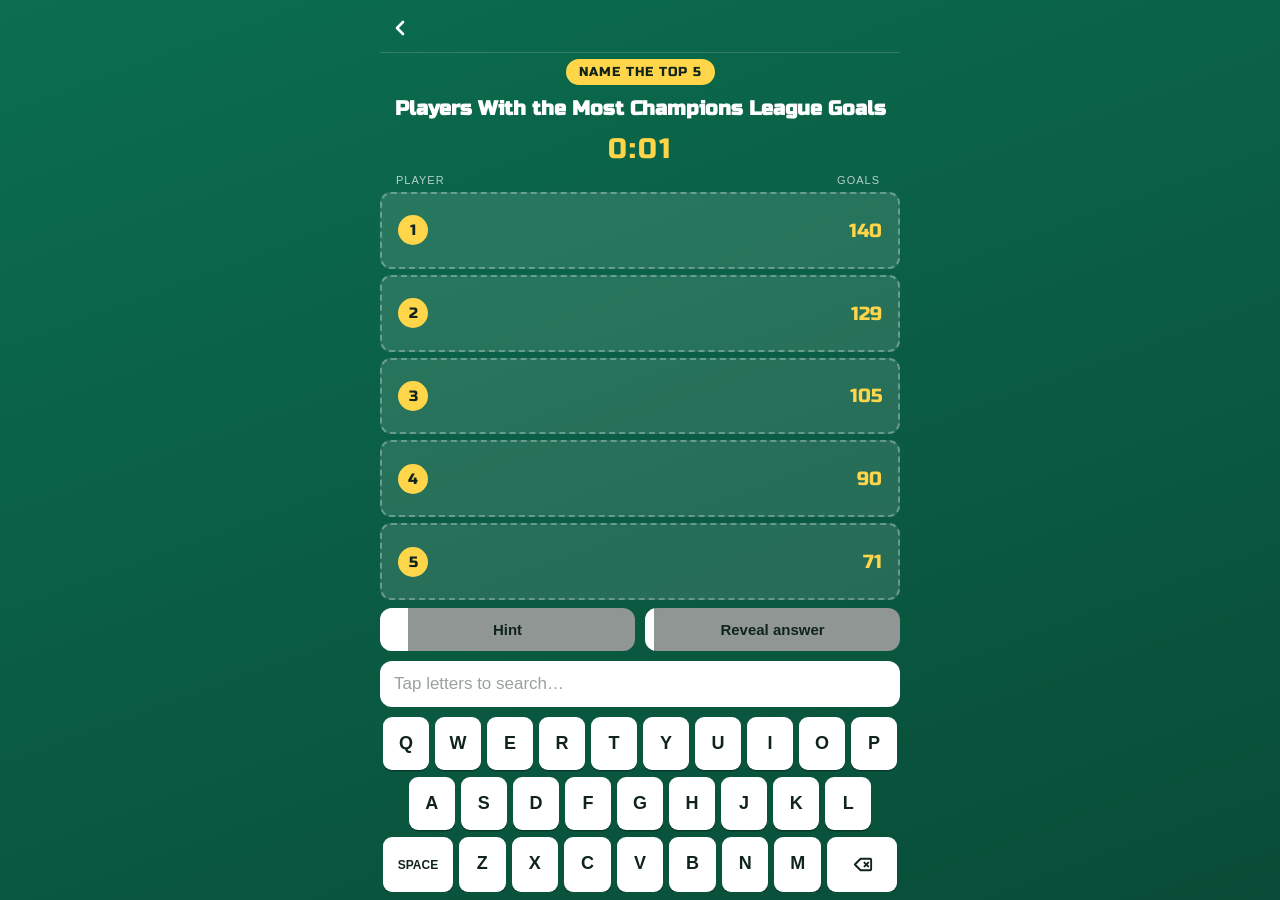
==== index.html @ 484e86ec "Snappier keyboard (pointerdown), center SPACE label, fix labels showing over results popup" ====
<!DOCTYPE html>
<html lang="en">
<head>
  <meta charset="UTF-8" />
  <!-- viewport-fit=cover lets the game fill the whole screen, under the notch -->
  <meta name="viewport" content="width=device-width, initial-scale=1.0, viewport-fit=cover" />
  <title>Name the Top 5 — Football Trivia</title>

  <!-- Make it launch fullscreen like an app when added to the home screen -->
  <meta name="theme-color" content="#0b6e4f" />
  <meta name="mobile-web-app-capable" content="yes" />
  <meta name="apple-mobile-web-app-capable" content="yes" />
  <meta name="apple-mobile-web-app-status-bar-style" content="black-translucent" />
  <meta name="apple-mobile-web-app-title" content="Top 5" />
  <link rel="apple-touch-icon" href="icon-180.png" />
  <link rel="manifest" href="manifest.json" />

  <!-- Self-hosted display font (Russo One) for the bold "game" moments -->
  <link rel="stylesheet" href="fonts.css" />
  <style>
    /* ---------- Colours & basic look ---------- */
    :root {
      --pitch: #0b6e4f;
      --pitch-dark: #094c37;
      --gold: #ffd54a;
      --box: #ffffff;
      --box-empty: rgba(255, 255, 255, 0.12);
      --text-dark: #10241c;
      --correct: #2e7d32;
      --display: 'Russo One', -apple-system, BlinkMacSystemFont, sans-serif;
    }

    * { box-sizing: border-box; }

    /* Lock the page to the screen: no scrolling, no rubber-band bounce. */
    html, body {
      height: 100%;
      overflow: hidden;
      overscroll-behavior: none;
      background: var(--pitch-dark);   /* paints the safe-area regions green, not white */
    }
    body {
      margin: 0;
      position: fixed;
      inset: 0;
      font-family: -apple-system, BlinkMacSystemFont, "Segoe UI", Roboto, sans-serif;
      background: linear-gradient(160deg, var(--pitch), var(--pitch-dark));
      color: #fff;
      display: flex;
      justify-content: center;
      /* notch up top; keyboard sits just above the home bar at the bottom */
      padding: max(10px, env(safe-area-inset-top)) 14px max(8px, calc(env(safe-area-inset-bottom) - 20px));
      -webkit-user-select: none;
      user-select: none;
      touch-action: manipulation;   /* no double-tap zoom */
    }

    /* The game fills the screen height and shares it out so it fits with no scroll. */
    .game {
      width: 100%;
      max-width: 520px;
      display: flex;
      flex-direction: column;
      min-height: 0;
      overflow: hidden;
    }


    header { text-align: center; margin-bottom: 0; flex: 0 0 auto; }

    .badge {
      display: inline-block;
      background: var(--gold);
      color: var(--text-dark);
      font-family: var(--display);
      letter-spacing: 1px;
      padding: 5px 13px;
      border-radius: 999px;
      font-size: 13px;
      text-transform: uppercase;
    }

    h1 { font-family: var(--display); font-size: 18px; line-height: 1.25; margin: 11px 0 11px; white-space: nowrap; overflow: hidden; }

    /* ---------- Timer ---------- */
    .timer {
      text-align: center;
      font-family: var(--display);
      font-variant-numeric: tabular-nums;
      font-size: 28px;
      color: var(--gold);
      margin: 0 0 8px;
      letter-spacing: 2px;
      flex: 0 0 auto;
    }

    /* ---------- Column headers ---------- */
    .col-head {
      display: flex;
      justify-content: space-between;
      padding: 0 16px 6px;
      font-size: 11px;
      letter-spacing: 1px;
      text-transform: uppercase;
      opacity: 0.7;
      flex: 0 0 auto;
    }
    .col-head .goals-head { padding-right: 4px; }

    /* ---------- Top bar with back button (home menu comes later) ---------- */
    .topbar {
      flex: 0 0 auto;
      display: flex;
      align-items: center;
      padding: 2px 2px 8px;
      margin-bottom: 6px;
      border-bottom: 1px solid rgba(255, 255, 255, 0.15);
    }
    .back-btn {
      background: none;
      border: none;
      color: #fff;
      cursor: pointer;
      padding: 4px 6px;
      display: flex;
      align-items: center;
      -webkit-tap-highlight-color: transparent;
    }
    .back-btn:active { opacity: 0.55; }

    /* ---------- The five answer boxes ---------- */
    .slots {
      display: flex;
      flex-direction: column;
      gap: 6px;
      margin-bottom: 8px;
      flex: 1 1 auto;    /* the rows absorb the leftover screen height */
      min-height: 0;
    }

    .slot {
      display: flex;
      align-items: center;
      gap: 12px;
      background: var(--box-empty);
      border: 2px dashed rgba(255, 255, 255, 0.3);
      border-radius: 11px;
      padding: 3px 16px;
      min-height: 30px;
      flex: 1 1 0;       /* each row shares the space equally */
      transition: background 0.25s ease, border 0.25s ease;
    }
    .slot.filled {
      background: var(--box);
      border: 2px solid var(--correct);
      color: var(--text-dark);
      animation: pop 0.3s ease;
    }
    @keyframes pop {
      0% { transform: scale(0.9); }
      60% { transform: scale(1.03); }
      100% { transform: scale(1.0); }
    }

    .rank {
      flex: 0 0 30px;
      height: 30px;
      border-radius: 50%;
      background: var(--gold);
      color: var(--text-dark);
      font-family: var(--display);
      display: flex;
      align-items: center;
      justify-content: center;
      font-size: 15px;
    }

    /* left column: player name (empty until found) */
    .slot-name { font-size: 17px; font-weight: 600; flex: 1; }
    /* a hint shows greyed initials, e.g. "C. R.", until the row is solved */
    .slot-name.hinted {
      color: rgba(255, 255, 255, 0.72);
      letter-spacing: 2px;
    }

    /* right column: goals number, always visible as a hint */
    .slot-goals {
      flex: 0 0 auto;
      font-family: var(--display);
      font-variant-numeric: tabular-nums;
      font-size: 19px;
      color: var(--gold);
      min-width: 44px;
      text-align: right;
    }
    .slot.filled .slot-goals { color: var(--correct); }

    /* ---------- Hint / Reveal buttons (LinkedIn-style charge fill) ---------- */
    .tools { display: flex; gap: 10px; margin-bottom: 10px; flex: 0 0 auto; }

    .tool-btn {
      flex: 1;
      position: relative;
      overflow: hidden;
      border: none;
      border-radius: 12px;
      padding: 13px 10px;
      font-size: 15px;
      font-weight: 800;
      color: var(--text-dark);
      background: #8f9694;          /* grey = still charging / on cooldown */
      cursor: not-allowed;
      -webkit-tap-highlight-color: transparent;
    }
    /* the white "charged" portion grows from the left as the cooldown ticks */
    .tool-btn .fill {
      position: absolute;
      left: 0; top: 0; bottom: 0;
      width: 0%;
      background: #ffffff;
      transition: width 0.12s linear;
    }
    .tool-btn .label {
      position: relative;           /* sits above the fill */
      z-index: 1;
      display: flex;
      align-items: center;
      justify-content: center;
      gap: 6px;
    }
    .tool-btn.ready {
      cursor: pointer;
      box-shadow: inset 0 0 0 2px var(--gold);
    }
    .tool-btn.ready:active { transform: scale(0.98); }

    /* ---------- Search box + dropdown ---------- */
    .search-wrap { position: relative; flex: 0 0 auto; }

    /* The typed-text bar — display only. The phone's native keyboard never
       opens, because there is no real <input> to tap into. */
    .query {
      width: 100%;
      min-height: 46px;
      padding: 11px 14px;
      background: #fff;
      border-radius: 12px;
      display: flex;
      align-items: center;
      color: var(--text-dark);
      font-size: 17px;
      user-select: none;
    }
    .qtext { white-space: nowrap; overflow: hidden; text-transform: uppercase; }
    .qtext:empty::before { content: "Tap letters to search…"; color: #9aa0a0; text-transform: none; }
    .caret {
      width: 2px; height: 20px;
      background: var(--pitch);
      margin-left: 2px;
      animation: blink 1s steps(1) infinite;
    }
    .qtext:empty + .caret { display: none; }
    @keyframes blink { 50% { opacity: 0; } }

    /* wrong pick: a quick shake, plus a red outline that fades out over ~2.5s */
    .query.wrong {
      animation: shake 0.4s ease, redfade 2.5s ease forwards;
    }

    /* ---------- Built-in on-screen keyboard ---------- */
    .keyboard {
      flex: 0 0 auto;
      margin-top: 10px;
      padding: 0 3px;                 /* keys float directly on the background */
      display: flex;
      flex-direction: column;
      gap: 7px;
      user-select: none;
    }
    .kb-row { display: flex; gap: 6px; justify-content: center; }
    .kb-row.indent { padding: 0 5%; }
    .key {
      flex: 1;
      text-align: center;
      background: #fff;
      color: var(--text-dark);
      border-radius: 9px;
      padding: 16px 0;
      font-size: 18px;
      font-weight: 700;
      text-transform: uppercase;
      cursor: pointer;
      user-select: none;
      box-shadow: 0 1.5px 0 rgba(0, 0, 0, 0.3);   /* subtle key depth */
      transition: background 0.08s ease, transform 0.08s ease;
    }
    .key:active { background: var(--gold); transform: scale(0.92); }
    /* space + delete are the same white keys, just wider (like the reference) */
    .key.special { font-size: 12px; display: flex; align-items: center; justify-content: center; }
    .key.special:active { background: var(--gold); transform: scale(0.95); }
    /* space + delete equal width, so Z–M align exactly under the row above */
    .key.wide { flex: 1.5; }
    .key.spacebar { flex: 1.5; }
    .key.icon { display: flex; align-items: center; justify-content: center; }
    @keyframes shake {
      0%, 100% { transform: translateX(0); }
      20% { transform: translateX(-8px); }
      40% { transform: translateX(8px); }
      60% { transform: translateX(-6px); }
      80% { transform: translateX(6px); }
    }
    @keyframes redfade {
      0%, 55% { box-shadow: 0 0 0 3px #e5484d; }        /* hold red... */
      100% { box-shadow: 0 0 0 3px rgba(229, 72, 77, 0); } /* ...then fade */
    }

    /* Suggestions open UPWARD (above the box) so on a phone they land in the
       visible strip above the keyboard instead of hiding behind it. */
    .dropdown {
      list-style: none;
      margin: 0;
      padding: 0;
      background: #fff;
      border-radius: 12px;
      overflow: hidden;
      max-height: 260px;
      overflow-y: auto;
      display: none;
      position: absolute;
      left: 0;
      right: 0;
      bottom: calc(100% + 8px);      /* sit just above the search box */
      z-index: 50;
      box-shadow: 0 -10px 28px rgba(0, 0, 0, 0.28);
    }
    .dropdown.show { display: block; }
    .dropdown li {
      padding: 13px 16px;
      color: var(--text-dark);
      font-size: 16px;
      font-weight: 600;
      cursor: pointer;
      border-bottom: 1px solid #eee;
    }
    .dropdown li:last-child { border-bottom: none; }
    .dropdown li:hover, .dropdown li.active { background: #f2f7f4; }
    .dropdown .empty { color: #888; font-weight: 500; cursor: default; }

    /* ---------- Finish pop-up (modal) + leaderboard ---------- */
    .overlay {
      display: none;
      position: fixed;
      inset: 0;
      z-index: 1000;   /* above the keyboard, dropdown, and Hint/Reveal labels */
      background: rgba(4, 30, 22, 0.72);
      backdrop-filter: blur(3px);
      align-items: center;
      justify-content: center;
      padding: 20px;
    }
    .overlay.show { display: flex; }

    .modal {
      background: #fff;
      color: var(--text-dark);
      width: 100%;
      max-width: 380px;
      border-radius: 18px;
      padding: 26px 22px;
      text-align: center;
      animation: pop 0.35s ease;
    }
    .modal h2 { margin: 0 0 4px; font-size: 24px; font-family: var(--display); }
    .modal .your-time { font-size: 15px; color: #555; margin: 0 0 18px; }
    .modal .your-time strong { color: var(--correct); font-size: 22px; font-family: var(--display); }

    .lb-title {
      text-transform: uppercase;
      letter-spacing: 1px;
      font-size: 12px;
      color: #888;
      margin-bottom: 10px;
    }
    .leaderboard { list-style: none; margin: 0; padding: 0; text-align: left; }
    .leaderboard li {
      display: flex;
      align-items: center;
      gap: 12px;
      padding: 12px 14px;
      border-radius: 12px;
      margin-bottom: 8px;
      background: #f2f4f3;
      font-size: 16px;
    }
    .leaderboard li:last-child { margin-bottom: 0; }
    .leaderboard li.you { background: var(--gold); font-weight: 800; }
    .lb-rank {
      flex: 0 0 26px;
      height: 26px;
      border-radius: 50%;
      background: #dfe4e2;
      color: var(--text-dark);
      font-weight: 800;
      font-size: 14px;
      display: flex; align-items: center; justify-content: center;
    }
    .leaderboard li.you .lb-rank { background: rgba(0,0,0,0.15); }
    .lb-name { flex: 1; font-weight: 600; }
    .leaderboard li.you .lb-name { font-weight: 800; }
    .lb-time { font-variant-numeric: tabular-nums; font-weight: 800; }
  </style>
</head>
<body>
  <main class="game">
    <div class="topbar">
      <button class="back-btn" id="backBtn" aria-label="Back">
        <svg viewBox="0 0 24 24" width="24" height="24" fill="none" stroke="currentColor" stroke-width="2.6" stroke-linecap="round" stroke-linejoin="round"><polyline points="15 18 9 12 15 6"></polyline></svg>
      </button>
    </div>

    <header>
      <span class="badge">Name the Top 5</span>
      <h1 id="title">Players With the Most Champions League Goals</h1>
    </header>

    <div class="timer" id="timer">0:00</div>

    <div class="col-head">
      <span>Player</span>
      <span class="goals-head">Goals</span>
    </div>

    <!-- The five boxes get built by the script below -->
    <div class="slots" id="slots"></div>

    <!-- Hint + Reveal buttons -->
    <div class="tools">
      <button class="tool-btn" id="hintBtn">
        <span class="fill"></span>
        <span class="label">Hint</span>
      </button>
      <button class="tool-btn" id="revealBtn">
        <span class="fill"></span>
        <span class="label">Reveal answer</span>
      </button>
    </div>

    <div class="search-wrap">
      <ul class="dropdown" id="dropdown"></ul>
      <div class="query" id="query"><span class="qtext" id="qtext"></span><span class="caret"></span></div>
    </div>

    <!-- Built-in keyboard — keys are built by the script below -->
    <div class="keyboard" id="keyboard"></div>
  </main>

  <!-- The finish pop-up, hidden until all five are found -->
  <div class="overlay" id="overlay">
    <div class="modal">
      <h2>Finished!</h2>
      <p class="your-time">Your time: <strong id="yourTime">0:00</strong></p>
      <div class="lb-title">Leaderboard</div>
      <ol class="leaderboard" id="leaderboard"></ol>
    </div>
  </div>

  <script>
    // =========================================================
    //  THE ONE HARDCODED QUESTION
    //  CORRECT = the five right answers, each with its goal count.
    //  WRONG   = 45 famous decoys that are NOT in the real top 5.
    //  Together (50 players) they form the searchable "database".
    // =========================================================
    const CORRECT = [
      { rank: 1, name: "Cristiano Ronaldo",  goals: 140 },
      { rank: 2, name: "Lionel Messi",       goals: 129 },
      { rank: 3, name: "Robert Lewandowski", goals: 105 },
      { rank: 4, name: "Karim Benzema",      goals: 90 },
      { rank: 5, name: "Raúl",               goals: 71 },
    ];

    const WRONG = [
      "Zlatan Ibrahimović", "Thierry Henry", "Ruud van Nistelrooy", "Thomas Müller",
      "Kylian Mbappé", "Andriy Shevchenko", "Didier Drogba", "Neymar", "Sergio Agüero",
      "Zinedine Zidane", "Wayne Rooney", "Steven Gerrard", "Frank Lampard",
      "Xavi Hernández", "Andrés Iniesta", "Ronaldinho", "Kaká", "Alessandro Del Piero",
      "Francesco Totti", "Filippo Inzaghi", "Fernando Torres", "David Villa",
      "Samuel Eto'o", "Arjen Robben", "Franck Ribéry", "Gareth Bale", "Luis Suárez",
      "Luka Modrić", "Toni Kroos", "Mohamed Salah", "Sadio Mané", "Erling Haaland",
      "Harry Kane", "Antoine Griezmann", "Ángel Di María", "Edinson Cavani",
      "Gonzalo Higuaín", "Radamel Falcao", "Eden Hazard", "Kevin De Bruyne",
      "Iker Casillas", "Sergio Ramos", "Roberto Carlos", "Clarence Seedorf",
      "Dennis Bergkamp",
    ];

    // Build the searchable database: correct players carry their rank,
    // decoys get rank 0. Sorted A–Z so right answers aren't obvious.
    const DATABASE = [
      ...CORRECT.map((p) => ({ name: p.name, rank: p.rank })),
      ...WRONG.map((n) => ({ name: n, rank: 0 })),
    ].sort((a, b) => a.name.localeCompare(b.name));

    // ---- Fixed rivals for the leaderboard (times are in seconds) ----
    const COMPETITORS = [
      { name: "Eren", seconds: 45 },
      { name: "Mina", seconds: 43 },
    ];
    const PLAYER_NAME = "Kazim";

    // ---- Grab the parts of the page we'll update ----
    const slotsEl     = document.getElementById("slots");
    const timerEl     = document.getElementById("timer");
    const queryEl     = document.getElementById("query");     // the typed-text bar
    const qtextEl     = document.getElementById("qtext");      // the typed text itself
    const keyboardEl  = document.getElementById("keyboard");
    const dropdownEl  = document.getElementById("dropdown");
    const overlayEl   = document.getElementById("overlay");
    const yourTimeEl  = document.getElementById("yourTime");
    const leaderboardEl = document.getElementById("leaderboard");
    const hintBtn     = document.getElementById("hintBtn");
    const revealBtn   = document.getElementById("revealBtn");

    let query = "";    // what the player has typed on the built-in keyboard

    // ---- Game state ----
    let solved;        // a Set of ranks already filled in
    let startTime;     // when the clock started
    let tickHandle;    // the repeating game loop
    let finished;      // true once all five are found

    // Each tool tracks how long its cooldown lasts and WHEN it's next usable.
    // Initial lock: hint charges over the first 10s, reveal over the first 30s.
    let hint;          // { duration, readyAt, ready }
    let reveal;        // { duration, readyAt, ready }

    // Turn "Raúl" or "  MÜLLER " into "raul" / "muller" for fair searching.
    function normalise(text) {
      return text
        .toLowerCase()
        .trim()
        .normalize("NFD")                 // splits accented letters apart
        .replace(/[̀-ͯ]/g, ""); // removes the accent marks
    }

    // Google-style match: does ANY word (first name or surname) START with
    // what was typed? Typing "n" -> Neymar, Nistelrooy; "de" -> De Bruyne.
    function matchesQuery(name, query) {
      return normalise(name)
        .split(/\s+/)
        .some((word) => word.startsWith(query));
    }

    // Turn "Cristiano Ronaldo" into "C. R." and "Raúl" into "R." for the hint.
    function initials(name) {
      return name
        .split(/\s+/)
        .map((word) => word[0].toUpperCase() + ".")
        .join(" ");
    }

    // The still-unsolved answers (used by both hint and reveal).
    function unsolvedAnswers() {
      return CORRECT.filter((a) => !solved.has(a.rank));
    }

    // Build the five boxes: empty name on the left, goal hint on the right.
    function buildSlots() {
      slotsEl.innerHTML = "";
      CORRECT.forEach((ans) => {
        const slot = document.createElement("div");
        slot.className = "slot";
        slot.id = "slot-" + ans.rank;
        slot.innerHTML =
          '<div class="rank">' + ans.rank + '</div>' +
          '<div class="slot-name"></div>' +
          '<div class="slot-goals">' + ans.goals + '</div>';
        slotsEl.appendChild(slot);
      });
    }

    // Show m:ss for a number of seconds (e.g. 0:23, 1:07).
    function format(totalSeconds) {
      const m = Math.floor(totalSeconds / 60);
      const s = Math.floor(totalSeconds % 60).toString().padStart(2, "0");
      return m + ":" + s;
    }

    // A wrong pick: shake the search box and flash a red outline that fades.
    let wrongTimer;
    function flashWrong() {
      clearTimeout(wrongTimer);
      queryEl.classList.remove("wrong");
      void queryEl.offsetWidth;      // restart the animation if it's mid-shake
      queryEl.classList.add("wrong");
      wrongTimer = setTimeout(() => queryEl.classList.remove("wrong"), 2500);
    }

    // Fill a row with its player name (turns green). Used by BOTH a correct
    // guess and the Reveal button, so revealed rows look like normal finds.
    function fillSlot(ans) {
      solved.add(ans.rank);
      const slot = document.getElementById("slot-" + ans.rank);
      slot.classList.add("filled");
      const nameEl = slot.querySelector(".slot-name");
      nameEl.classList.remove("hinted");
      nameEl.textContent = ans.name;
      if (solved.size === CORRECT.length) finish();
    }

    // Show the typed text in the bar, then refresh the suggestions.
    function renderQuery() {
      qtextEl.textContent = query;
      renderDropdown();
    }

    // ---- The suggestions dropdown (opens above the keyboard) ----
    function renderDropdown() {
      const q = normalise(query);
      dropdownEl.innerHTML = "";

      if (!q) { dropdownEl.classList.remove("show"); return; }

      const matches = DATABASE.filter((p) => matchesQuery(p.name, q));

      if (matches.length === 0) {
        dropdownEl.innerHTML = '<li class="empty">No players found</li>';
      } else {
        matches.slice(0, 6).forEach((p) => {
          const li = document.createElement("li");
          li.textContent = p.name;
          li.addEventListener("click", () => pickPlayer(p));
          dropdownEl.appendChild(li);
        });
      }
      dropdownEl.classList.add("show");
    }

    // ---- Build the on-screen keyboard ----
    const KEY_ROWS = [
      ["q", "w", "e", "r", "t", "y", "u", "i", "o", "p"],
      ["a", "s", "d", "f", "g", "h", "j", "k", "l"],
      ["space", "z", "x", "c", "v", "b", "n", "m", "del"],
    ];
    function buildKeyboard() {
      keyboardEl.innerHTML = "";
      KEY_ROWS.forEach((row, i) => {
        const rowEl = document.createElement("div");
        rowEl.className = "kb-row";
        if (i === 1) rowEl.classList.add("indent");
        row.forEach((k) => {
          const key = document.createElement("div");
          key.className = "key";
          if (k === "del") {
            key.classList.add("special", "wide", "icon");
            key.setAttribute("aria-label", "Delete");
            key.innerHTML = '<svg viewBox="0 0 24 24" width="23" height="23" fill="none" stroke="currentColor" stroke-width="2" stroke-linecap="round" stroke-linejoin="round"><path d="M20 6H10L4 12l6 6h10a1 1 0 0 0 1-1V7a1 1 0 0 0-1-1z"/><line x1="14" y1="10" x2="18" y2="14"/><line x1="18" y1="10" x2="14" y2="14"/></svg>';
          }
          else if (k === "space") { key.classList.add("special", "spacebar"); key.textContent = "space"; }
          else { key.textContent = k; }
          key.addEventListener("pointerdown", (e) => { e.preventDefault(); pressKey(k); });
          rowEl.appendChild(key);
        });
        keyboardEl.appendChild(rowEl);
      });
    }
    function pressKey(k) {
      if (finished) return;
      if (k === "del") query = query.slice(0, -1);
      else if (k === "space") { if (query && !query.endsWith(" ")) query += " "; }
      else if (query.length < 24) query += k;
      renderQuery();
    }

    // The player picked someone from the list.
    function pickPlayer(player) {
      if (player.rank === 0 || solved.has(player.rank)) {
        // a decoy, or a correct player already placed — wrong, so shake.
        flashWrong();
      } else {
        const ans = CORRECT.find((a) => a.rank === player.rank);
        fillSlot(ans);
      }
      query = "";
      renderQuery();
    }

    // ---- Hint & Reveal actions (each returns true if it actually did
    //      something, so we only start a cooldown when it was used) ----
    function doHint() {
      const options = unsolvedAnswers();
      if (options.length === 0) return false;
      const pick = options[Math.floor(Math.random() * options.length)];
      const nameEl = document.querySelector("#slot-" + pick.rank + " .slot-name");
      nameEl.textContent = initials(pick.name);
      nameEl.classList.add("hinted");
      return true;
    }

    function doReveal() {
      const options = unsolvedAnswers();
      if (options.length === 0) return false;
      const pick = options[Math.floor(Math.random() * options.length)];
      fillSlot(pick);
      return true;
    }

    // ---- The game loop: updates the timer AND the button charge bars ----
    function updateTool(btn, tool, now) {
      const chargeStart = tool.readyAt - tool.duration;
      const pct = Math.max(0, Math.min(1, (now - chargeStart) / tool.duration));
      btn.querySelector(".fill").style.width = (pct * 100) + "%";
      tool.ready = now >= tool.readyAt;
      btn.classList.toggle("ready", tool.ready);
    }

    function loop() {
      const now = performance.now();
      timerEl.textContent = format((now - startTime) / 1000);
      updateTool(hintBtn, hint, now);
      updateTool(revealBtn, reveal, now);
    }

    // Called when all five are filled: stop clock, show pop-up + leaderboard.
    function finish() {
      finished = true;
      clearInterval(tickHandle);
      const seconds = (performance.now() - startTime) / 1000;
      timerEl.textContent = format(seconds);
      yourTimeEl.textContent = format(seconds);

      const entries = [
        ...COMPETITORS,
        { name: PLAYER_NAME, seconds: seconds, you: true },
      ].sort((a, b) => a.seconds - b.seconds);

      leaderboardEl.innerHTML = "";
      entries.forEach((entry, i) => {
        const li = document.createElement("li");
        if (entry.you) li.classList.add("you");
        li.innerHTML =
          '<span class="lb-rank">' + (i + 1) + '</span>' +
          '<span class="lb-name">' + entry.name + (entry.you ? " (You)" : "") + '</span>' +
          '<span class="lb-time">' + format(entry.seconds) + '</span>';
        leaderboardEl.appendChild(li);
      });

      dropdownEl.classList.remove("show");
      // small pause so the player sees the last row fill before the pop-up
      setTimeout(() => overlayEl.classList.add("show"), 1200);
    }

    // ---- Set up the game (runs once when the page loads) ----
    solved = new Set();
    finished = false;
    buildSlots();

    startTime = performance.now();
    hint   = { duration: 10000, readyAt: startTime + 10000, ready: false };
    reveal = { duration: 30000, readyAt: startTime + 30000, ready: false };
    tickHandle = setInterval(loop, 100);   // timer + button bars start now

    // Shrink the title font until it fits on a single line at any phone width.
    function fitTitle() {
      const el = document.getElementById("title");
      let size = 20;
      el.style.fontSize = size + "px";
      while (el.scrollWidth > el.clientWidth && size > 9) {
        size -= 0.5;
        el.style.fontSize = size + "px";
      }
    }

    buildKeyboard();
    renderQuery();
    fitTitle();
    window.addEventListener("resize", fitTitle);
    // re-fit once the Russo One web font has actually loaded (it's wider)
    if (document.fonts && document.fonts.ready) document.fonts.ready.then(fitTitle);

    hintBtn.addEventListener("click", () => {
      if (finished || !hint.ready) return;
      if (doHint()) hint.readyAt = performance.now() + hint.duration;
    });
    revealBtn.addEventListener("click", () => {
      if (finished || !reveal.ready) return;
      if (doReveal()) reveal.readyAt = performance.now() + reveal.duration;
    });
  </script>
</body>
</html>
---- fonts.css ----
@font-face{font-family:'Russo One';font-style:normal;font-weight:400;font-display:swap;src:url([data-uri]) format('woff2');}
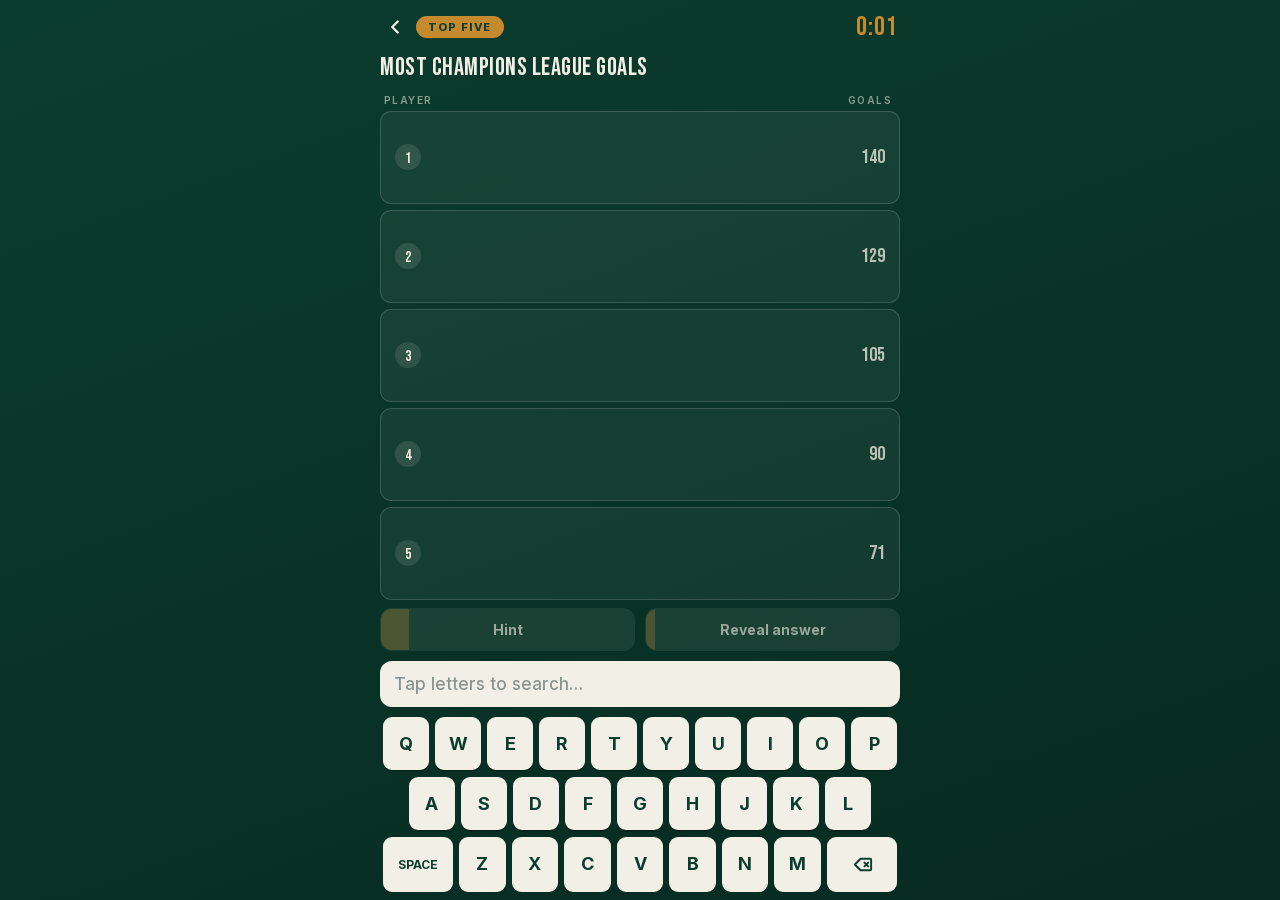
==== commit 97a3d105: "Re-skin Top Five to the Fixture design (pitch green, cream, gold; Bebas Neue + Inter) Co-Authored-By" ====
--- a/index.html
+++ b/index.html
@@ -4,30 +4,35 @@
   <meta charset="UTF-8" />
   <!-- viewport-fit=cover lets the game fill the whole screen, under the notch -->
   <meta name="viewport" content="width=device-width, initial-scale=1.0, viewport-fit=cover" />
-  <title>Name the Top 5 — Football Trivia</title>
+  <title>Fixture — Top Five</title>
 
   <!-- Make it launch fullscreen like an app when added to the home screen -->
-  <meta name="theme-color" content="#0b6e4f" />
+  <meta name="theme-color" content="#0b3d2e" />
   <meta name="mobile-web-app-capable" content="yes" />
   <meta name="apple-mobile-web-app-capable" content="yes" />
   <meta name="apple-mobile-web-app-status-bar-style" content="black-translucent" />
-  <meta name="apple-mobile-web-app-title" content="Top 5" />
+  <meta name="apple-mobile-web-app-title" content="Fixture" />
   <link rel="apple-touch-icon" href="icon-180.png" />
   <link rel="manifest" href="manifest.json" />
 
-  <!-- Self-hosted display font (Russo One) for the bold "game" moments -->
+  <!-- Self-hosted brand fonts: Bebas Neue (display) + Inter (body) -->
   <link rel="stylesheet" href="fonts.css" />
   <style>
-    /* ---------- Colours & basic look ---------- */
+    /* ---------- Fixture design system ---------- */
     :root {
-      --pitch: #0b6e4f;
-      --pitch-dark: #094c37;
-      --gold: #ffd54a;
-      --box: #ffffff;
-      --box-empty: rgba(255, 255, 255, 0.12);
-      --text-dark: #10241c;
-      --correct: #2e7d32;
-      --display: 'Russo One', -apple-system, BlinkMacSystemFont, sans-serif;
+      --pitch: #0b3d2e;             /* base */
+      --pitch-dark: #072a20;        /* deeper end of the background gradient */
+      --cream: #f2efe6;             /* all text */
+      --gold: #c68a2e;              /* the single accent */
+      --text-dark: #0b3d2e;         /* text sitting on top of gold or cream */
+
+      /* rows */
+      --row-empty: rgba(255, 255, 255, 0.05);
+      --row-solved: rgba(198, 138, 46, 0.14);
+      --row-border: rgba(242, 239, 230, 0.16);
+
+      --display: 'Bebas Neue', 'Arial Narrow', sans-serif;
+      --body: 'Inter', -apple-system, BlinkMacSystemFont, "Segoe UI", Roboto, sans-serif;
     }
 
     * { box-sizing: border-box; }
@@ -43,9 +48,9 @@
       margin: 0;
       position: fixed;
       inset: 0;
-      font-family: -apple-system, BlinkMacSystemFont, "Segoe UI", Roboto, sans-serif;
+      font-family: var(--body);
       background: linear-gradient(160deg, var(--pitch), var(--pitch-dark));
-      color: #fff;
+      color: var(--cream);
       display: flex;
       justify-content: center;
       /* notch up top; keyboard sits just above the home bar at the bottom */
@@ -66,62 +71,72 @@
     }
 
 
-    header { text-align: center; margin-bottom: 0; flex: 0 0 auto; }
-
+    header { margin-bottom: 0; flex: 0 0 auto; }
+
+    /* gold pill naming the game, sits next to the back chevron */
     .badge {
-      display: inline-block;
       background: var(--gold);
       color: var(--text-dark);
+      font-family: var(--body);
+      font-weight: 800;
+      letter-spacing: 1.2px;
+      padding: 4px 12px;
+      border-radius: 999px;
+      font-size: 11px;
+      text-transform: uppercase;
+    }
+
+    h1 {
       font-family: var(--display);
-      letter-spacing: 1px;
-      padding: 5px 13px;
-      border-radius: 999px;
-      font-size: 13px;
+      font-size: 25px;
+      font-weight: 400;          /* Bebas has one weight — never fake-bold it */
+      letter-spacing: 0.5px;
+      line-height: 1.1;
+      margin: 10px 0 12px;
       text-transform: uppercase;
-    }
-
-    h1 { font-family: var(--display); font-size: 18px; line-height: 1.25; margin: 11px 0 11px; white-space: nowrap; overflow: hidden; }
-
-    /* ---------- Timer ---------- */
+      white-space: nowrap;
+      overflow: hidden;
+    }
+
+    /* ---------- Timer (right end of the top bar) ---------- */
     .timer {
-      text-align: center;
+      margin-left: auto;
       font-family: var(--display);
       font-variant-numeric: tabular-nums;
-      font-size: 28px;
+      font-size: 27px;
+      line-height: 1;
       color: var(--gold);
-      margin: 0 0 8px;
-      letter-spacing: 2px;
-      flex: 0 0 auto;
+      letter-spacing: 1px;
     }
 
     /* ---------- Column headers ---------- */
     .col-head {
       display: flex;
       justify-content: space-between;
-      padding: 0 16px 6px;
-      font-size: 11px;
-      letter-spacing: 1px;
+      padding: 0 4px 5px;
+      font-size: 10px;
+      font-weight: 600;
+      letter-spacing: 1.4px;
       text-transform: uppercase;
-      opacity: 0.7;
+      opacity: 0.55;
       flex: 0 0 auto;
     }
     .col-head .goals-head { padding-right: 4px; }
 
-    /* ---------- Top bar with back button (home menu comes later) ---------- */
+    /* ---------- Top bar: back chevron + game badge + timer (home menu comes later) ---------- */
     .topbar {
       flex: 0 0 auto;
       display: flex;
       align-items: center;
-      padding: 2px 2px 8px;
-      margin-bottom: 6px;
-      border-bottom: 1px solid rgba(255, 255, 255, 0.15);
+      gap: 8px;
+      padding: 2px 2px 2px;
     }
     .back-btn {
       background: none;
       border: none;
-      color: #fff;
+      color: var(--cream);
       cursor: pointer;
-      padding: 4px 6px;
+      padding: 4px 2px;
       display: flex;
       align-items: center;
       -webkit-tap-highlight-color: transparent;
@@ -142,18 +157,18 @@
       display: flex;
       align-items: center;
       gap: 12px;
-      background: var(--box-empty);
-      border: 2px dashed rgba(255, 255, 255, 0.3);
+      background: var(--row-empty);
+      border: 1.5px solid var(--row-border);
       border-radius: 11px;
-      padding: 3px 16px;
+      padding: 3px 14px;
       min-height: 30px;
       flex: 1 1 0;       /* each row shares the space equally */
-      transition: background 0.25s ease, border 0.25s ease;
-    }
+      transition: background 0.25s ease, border-color 0.25s ease;
+    }
+    /* solved rows glow gold rather than flipping to white */
     .slot.filled {
-      background: var(--box);
-      border: 2px solid var(--correct);
-      color: var(--text-dark);
+      background: var(--row-solved);
+      border-color: var(--gold);
       animation: pop 0.3s ease;
     }
     @keyframes pop {
@@ -162,24 +177,29 @@
       100% { transform: scale(1.0); }
     }
 
+    /* rank circle: muted until the row is solved, then gold */
     .rank {
-      flex: 0 0 30px;
-      height: 30px;
+      flex: 0 0 26px;
+      height: 26px;
       border-radius: 50%;
-      background: var(--gold);
-      color: var(--text-dark);
+      background: rgba(242, 239, 230, 0.12);
+      color: var(--cream);
       font-family: var(--display);
+      font-size: 15px;
+      line-height: 1;
+      padding-top: 2px;      /* Bebas sits high in its box */
       display: flex;
       align-items: center;
       justify-content: center;
-      font-size: 15px;
-    }
+      transition: background 0.25s ease, color 0.25s ease;
+    }
+    .slot.filled .rank { background: var(--gold); color: var(--text-dark); }
 
     /* left column: player name (empty until found) */
-    .slot-name { font-size: 17px; font-weight: 600; flex: 1; }
+    .slot-name { font-size: 16px; font-weight: 600; flex: 1; }
     /* a hint shows greyed initials, e.g. "C. R.", until the row is solved */
     .slot-name.hinted {
-      color: rgba(255, 255, 255, 0.72);
+      color: rgba(242, 239, 230, 0.55);
       letter-spacing: 2px;
     }
 
@@ -188,12 +208,13 @@
       flex: 0 0 auto;
       font-family: var(--display);
       font-variant-numeric: tabular-nums;
-      font-size: 19px;
-      color: var(--gold);
+      font-size: 20px;
+      color: rgba(242, 239, 230, 0.75);
       min-width: 44px;
       text-align: right;
-    }
-    .slot.filled .slot-goals { color: var(--correct); }
+      transition: color 0.25s ease;
+    }
+    .slot.filled .slot-goals { color: var(--gold); }
 
     /* ---------- Hint / Reveal buttons (LinkedIn-style charge fill) ---------- */
     .tools { display: flex; gap: 10px; margin-bottom: 10px; flex: 0 0 auto; }
@@ -202,22 +223,24 @@
       flex: 1;
       position: relative;
       overflow: hidden;
-      border: none;
+      border: 1.5px solid transparent;
       border-radius: 12px;
-      padding: 13px 10px;
-      font-size: 15px;
-      font-weight: 800;
-      color: var(--text-dark);
-      background: #8f9694;          /* grey = still charging / on cooldown */
+      padding: 12px 10px;
+      font-family: var(--body);
+      font-size: 14px;
+      font-weight: 700;
+      color: rgba(242, 239, 230, 0.6);
+      background: rgba(242, 239, 230, 0.08);   /* still charging / on cooldown */
       cursor: not-allowed;
+      transition: color 0.25s ease, border-color 0.25s ease;
       -webkit-tap-highlight-color: transparent;
     }
-    /* the white "charged" portion grows from the left as the cooldown ticks */
+    /* the "charged" portion grows from the left as the cooldown ticks */
     .tool-btn .fill {
       position: absolute;
       left: 0; top: 0; bottom: 0;
       width: 0%;
-      background: #ffffff;
+      background: rgba(198, 138, 46, 0.28);
       transition: width 0.12s linear;
     }
     .tool-btn .label {
@@ -228,9 +251,11 @@
       justify-content: center;
       gap: 6px;
     }
+    /* charged: gold outline + gold label, exactly like the deck */
     .tool-btn.ready {
       cursor: pointer;
-      box-shadow: inset 0 0 0 2px var(--gold);
+      color: var(--gold);
+      border-color: var(--gold);
     }
     .tool-btn.ready:active { transform: scale(0.98); }
 
@@ -243,16 +268,17 @@
       width: 100%;
       min-height: 46px;
       padding: 11px 14px;
-      background: #fff;
+      background: var(--cream);
       border-radius: 12px;
       display: flex;
       align-items: center;
       color: var(--text-dark);
       font-size: 17px;
+      font-weight: 700;
       user-select: none;
     }
     .qtext { white-space: nowrap; overflow: hidden; text-transform: uppercase; }
-    .qtext:empty::before { content: "Tap letters to search…"; color: #9aa0a0; text-transform: none; }
+    .qtext:empty::before { content: "Tap letters to search…"; color: #8b9490; font-weight: 500; text-transform: none; }
     .caret {
       width: 2px; height: 20px;
       background: var(--pitch);
@@ -282,7 +308,7 @@
     .key {
       flex: 1;
       text-align: center;
-      background: #fff;
+      background: var(--cream);
       color: var(--text-dark);
       border-radius: 9px;
       padding: 16px 0;
@@ -320,7 +346,7 @@
       list-style: none;
       margin: 0;
       padding: 0;
-      background: #fff;
+      background: var(--cream);
       border-radius: 12px;
       overflow: hidden;
       max-height: 260px;
@@ -340,11 +366,11 @@
       font-size: 16px;
       font-weight: 600;
       cursor: pointer;
-      border-bottom: 1px solid #eee;
+      border-bottom: 1px solid rgba(11, 61, 46, 0.09);
     }
     .dropdown li:last-child { border-bottom: none; }
-    .dropdown li:hover, .dropdown li.active { background: #f2f7f4; }
-    .dropdown .empty { color: #888; font-weight: 500; cursor: default; }
+    .dropdown li:hover, .dropdown li.active { background: rgba(198, 138, 46, 0.16); }
+    .dropdown .empty { color: #8b9490; font-weight: 500; cursor: default; }
 
     /* ---------- Finish pop-up (modal) + leaderboard ---------- */
     .overlay {
@@ -352,7 +378,7 @@
       position: fixed;
       inset: 0;
       z-index: 1000;   /* above the keyboard, dropdown, and Hint/Reveal labels */
-      background: rgba(4, 30, 22, 0.72);
+      background: rgba(7, 42, 32, 0.78);
       backdrop-filter: blur(3px);
       align-items: center;
       justify-content: center;
@@ -361,7 +387,7 @@
     .overlay.show { display: flex; }
 
     .modal {
-      background: #fff;
+      background: var(--cream);
       color: var(--text-dark);
       width: 100%;
       max-width: 380px;
@@ -370,15 +396,23 @@
       text-align: center;
       animation: pop 0.35s ease;
     }
-    .modal h2 { margin: 0 0 4px; font-size: 24px; font-family: var(--display); }
-    .modal .your-time { font-size: 15px; color: #555; margin: 0 0 18px; }
-    .modal .your-time strong { color: var(--correct); font-size: 22px; font-family: var(--display); }
+    .modal h2 {
+      margin: 0 0 4px;
+      font-size: 32px;
+      font-family: var(--display);
+      font-weight: 400;
+      letter-spacing: 0.5px;
+      text-transform: uppercase;
+    }
+    .modal .your-time { font-size: 15px; color: rgba(11, 61, 46, 0.7); margin: 0 0 18px; }
+    .modal .your-time strong { color: var(--gold); font-size: 26px; font-family: var(--display); font-weight: 400; }
 
     .lb-title {
       text-transform: uppercase;
-      letter-spacing: 1px;
-      font-size: 12px;
-      color: #888;
+      letter-spacing: 1.4px;
+      font-size: 11px;
+      font-weight: 600;
+      color: rgba(11, 61, 46, 0.5);
       margin-bottom: 10px;
     }
     .leaderboard { list-style: none; margin: 0; padding: 0; text-align: left; }
@@ -389,7 +423,7 @@
       padding: 12px 14px;
       border-radius: 12px;
       margin-bottom: 8px;
-      background: #f2f4f3;
+      background: rgba(11, 61, 46, 0.06);
       font-size: 16px;
     }
     .leaderboard li:last-child { margin-bottom: 0; }
@@ -398,13 +432,13 @@
       flex: 0 0 26px;
       height: 26px;
       border-radius: 50%;
-      background: #dfe4e2;
+      background: rgba(11, 61, 46, 0.12);
       color: var(--text-dark);
       font-weight: 800;
       font-size: 14px;
       display: flex; align-items: center; justify-content: center;
     }
-    .leaderboard li.you .lb-rank { background: rgba(0,0,0,0.15); }
+    .leaderboard li.you .lb-rank { background: rgba(11, 61, 46, 0.2); }
     .lb-name { flex: 1; font-weight: 600; }
     .leaderboard li.you .lb-name { font-weight: 800; }
     .lb-time { font-variant-numeric: tabular-nums; font-weight: 800; }
@@ -414,16 +448,15 @@
   <main class="game">
     <div class="topbar">
       <button class="back-btn" id="backBtn" aria-label="Back">
-        <svg viewBox="0 0 24 24" width="24" height="24" fill="none" stroke="currentColor" stroke-width="2.6" stroke-linecap="round" stroke-linejoin="round"><polyline points="15 18 9 12 15 6"></polyline></svg>
+        <svg viewBox="0 0 24 24" width="22" height="22" fill="none" stroke="currentColor" stroke-width="2.6" stroke-linecap="round" stroke-linejoin="round"><polyline points="15 18 9 12 15 6"></polyline></svg>
       </button>
+      <span class="badge">Top Five</span>
+      <span class="timer" id="timer">0:00</span>
     </div>
 
     <header>
-      <span class="badge">Name the Top 5</span>
-      <h1 id="title">Players With the Most Champions League Goals</h1>
+      <h1 id="title">Most Champions League Goals</h1>
     </header>
-
-    <div class="timer" id="timer">0:00</div>
 
     <div class="col-head">
       <span>Player</span>
@@ -762,7 +795,7 @@
     // Shrink the title font until it fits on a single line at any phone width.
     function fitTitle() {
       const el = document.getElementById("title");
-      let size = 20;
+      let size = 25;
       el.style.fontSize = size + "px";
       while (el.scrollWidth > el.clientWidth && size > 9) {
         size -= 0.5;
@@ -774,7 +807,7 @@
     renderQuery();
     fitTitle();
     window.addEventListener("resize", fitTitle);
-    // re-fit once the Russo One web font has actually loaded (it's wider)
+    // re-fit once Bebas Neue has actually loaded (its metrics differ from the fallback)
     if (document.fonts && document.fonts.ready) document.fonts.ready.then(fitTitle);
 
     hintBtn.addEventListener("click", () => {
--- a/fonts.css
+++ b/fonts.css
@@ -1 +1,8 @@
-@font-face{font-family:'Russo One';font-style:normal;font-weight:400;font-display:swap;src:url([data-uri]) format('woff2');}
+/* Fixture brand fonts — self-hosted so the app needs no network and works offline.
+   Both are SIL Open Font License 1.1 (free to embed and ship).
+   Bebas Neue = display (title, numbers, buttons). Inter = every line of body text. */
+
+@font-face{font-family:'Bebas Neue';font-style:normal;font-weight:400;font-display:swap;src:url([data-uri]) format('woff2');}
+
+/* Inter is a variable font: one file covers weights 100-900. */
+@font-face{font-family:'Inter';font-style:normal;font-weight:100 900;font-display:swap;src:url([data-uri]) format('woff2');}
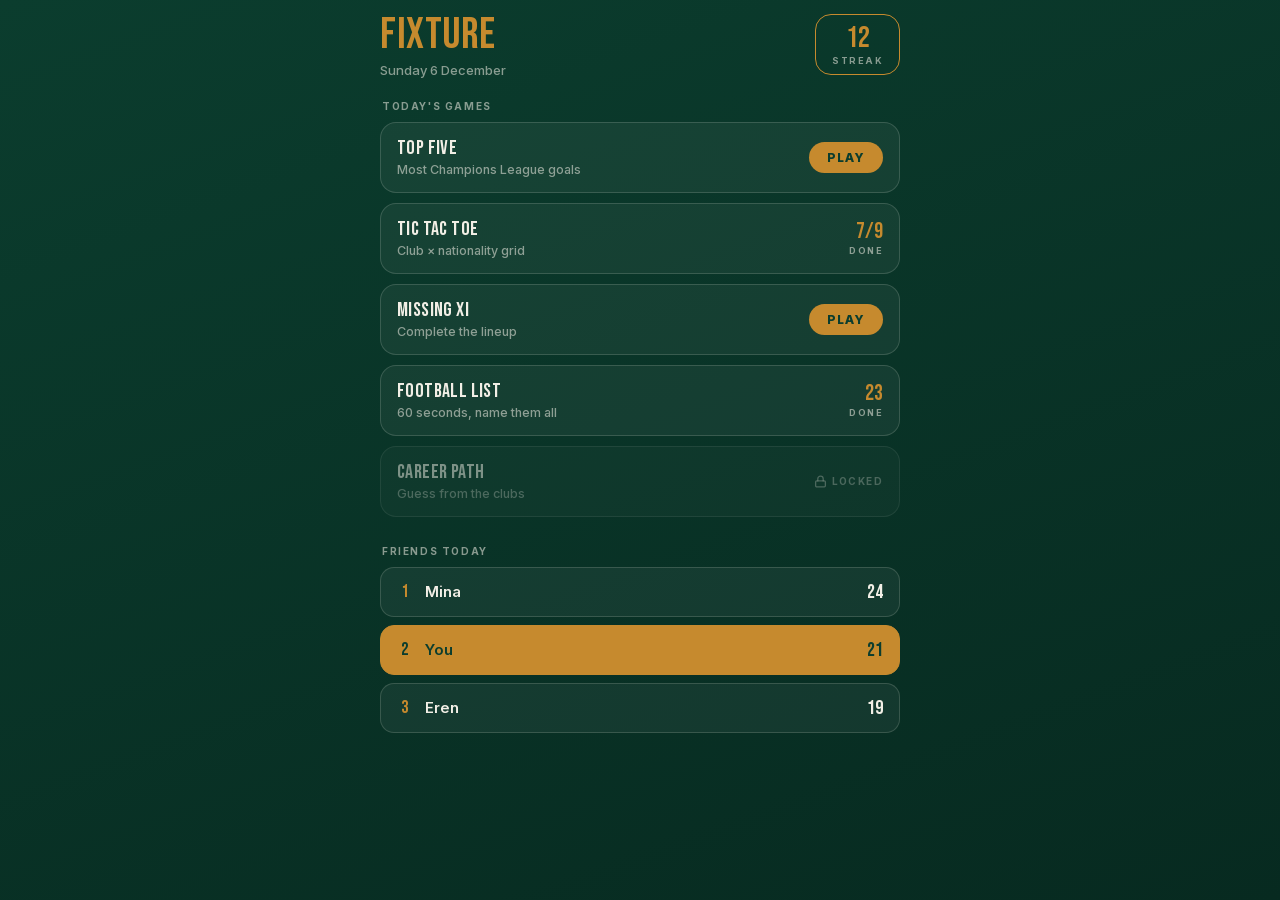
==== commit 5d5ee6ee: "Add Today home hub as index.html; move game to top-five.html Home screen lists all five games (only " ====
--- a/index.html
+++ b/index.html
@@ -2,9 +2,9 @@
 <html lang="en">
 <head>
   <meta charset="UTF-8" />
-  <!-- viewport-fit=cover lets the game fill the whole screen, under the notch -->
+  <!-- viewport-fit=cover lets the hub fill the whole screen, under the notch -->
   <meta name="viewport" content="width=device-width, initial-scale=1.0, viewport-fit=cover" />
-  <title>Fixture — Top Five</title>
+  <title>Fixture</title>
 
   <!-- Make it launch fullscreen like an app when added to the home screen -->
   <meta name="theme-color" content="#0b3d2e" />
@@ -18,7 +18,7 @@
   <!-- Self-hosted brand fonts: Bebas Neue (display) + Inter (body) -->
   <link rel="stylesheet" href="fonts.css" />
   <style>
-    /* ---------- Fixture design system ---------- */
+    /* ---------- Fixture design system (shared with the games) ---------- */
     :root {
       --pitch: #0b3d2e;             /* base */
       --pitch-dark: #072a20;        /* deeper end of the background gradient */
@@ -26,10 +26,9 @@
       --gold: #c68a2e;              /* the single accent */
       --text-dark: #0b3d2e;         /* text sitting on top of gold or cream */
 
-      /* rows */
-      --row-empty: rgba(255, 255, 255, 0.05);
-      --row-solved: rgba(198, 138, 46, 0.14);
-      --row-border: rgba(242, 239, 230, 0.16);
+      --card: rgba(255, 255, 255, 0.05);
+      --card-border: rgba(242, 239, 230, 0.16);
+      --muted: rgba(242, 239, 230, 0.55);
 
       --display: 'Bebas Neue', 'Arial Narrow', sans-serif;
       --body: 'Inter', -apple-system, BlinkMacSystemFont, "Segoe UI", Roboto, sans-serif;
@@ -53,770 +52,323 @@
       color: var(--cream);
       display: flex;
       justify-content: center;
-      /* notch up top; keyboard sits just above the home bar at the bottom */
-      padding: max(10px, env(safe-area-inset-top)) 14px max(8px, calc(env(safe-area-inset-bottom) - 20px));
+      padding: max(14px, env(safe-area-inset-top)) 16px max(14px, env(safe-area-inset-bottom));
       -webkit-user-select: none;
       user-select: none;
       touch-action: manipulation;   /* no double-tap zoom */
     }
 
-    /* The game fills the screen height and shares it out so it fits with no scroll. */
-    .game {
+    .home {
       width: 100%;
       max-width: 520px;
       display: flex;
       flex-direction: column;
       min-height: 0;
+      overflow-y: auto;              /* scroll only if a small screen can't fit it all */
+      -webkit-overflow-scrolling: touch;
+    }
+    .home::-webkit-scrollbar { display: none; }
+
+    /* ---------- Top: brand + date + streak ---------- */
+    .home-head {
+      flex: 0 0 auto;
+      display: flex;
+      align-items: flex-start;
+      justify-content: space-between;
+      gap: 12px;
+      margin-bottom: 22px;
+    }
+    .brand {
+      font-family: var(--display);
+      font-weight: 400;            /* Bebas has one weight — never fake-bold it */
+      color: var(--gold);
+      font-size: 44px;
+      line-height: 0.95;
+      letter-spacing: 0.5px;
+      margin: 0;
+      text-transform: uppercase;
+    }
+    .date {
+      margin: 6px 0 0;
+      font-size: 13px;
+      font-weight: 500;
+      color: var(--muted);
+    }
+    .streak {
+      flex: 0 0 auto;
+      border: 1.5px solid var(--gold);
+      border-radius: 16px;
+      padding: 8px 16px;
+      text-align: center;
+      min-width: 72px;
+    }
+    .streak-num {
+      display: block;
+      font-family: var(--display);
+      font-weight: 400;
+      color: var(--gold);
+      font-size: 30px;
+      line-height: 1;
+    }
+    .streak-label {
+      display: block;
+      margin-top: 2px;
+      font-size: 9px;
+      font-weight: 700;
+      letter-spacing: 1.5px;
+      text-transform: uppercase;
+      color: var(--muted);
+    }
+
+    /* ---------- Section labels ---------- */
+    .section-label {
+      font-size: 10px;
+      font-weight: 700;
+      letter-spacing: 1.6px;
+      text-transform: uppercase;
+      color: var(--muted);
+      margin: 0 2px 10px;
+    }
+
+    /* ---------- Game cards ---------- */
+    .games {
+      flex: 0 0 auto;
+      display: flex;
+      flex-direction: column;
+    }
+    .game-card {
+      display: flex;
+      align-items: center;
+      gap: 12px;
+      background: var(--card);
+      border: 1px solid var(--card-border);
+      border-radius: 16px;
+      padding: 15px 16px;
+      margin-bottom: 10px;
+      text-decoration: none;
+      color: inherit;
+      -webkit-tap-highlight-color: transparent;
+    }
+    .game-card:active { background: rgba(255, 255, 255, 0.09); }
+    .game-card.locked { opacity: 0.5; }
+    .gc-text { flex: 1 1 auto; min-width: 0; }
+    .gc-name {
+      font-family: var(--display);
+      font-weight: 400;
+      font-size: 20px;
+      line-height: 1.05;
+      letter-spacing: 0.4px;
+      text-transform: uppercase;
+    }
+    .gc-sub {
+      margin-top: 3px;
+      font-size: 12.5px;
+      font-weight: 500;
+      color: var(--muted);
+      white-space: nowrap;
       overflow: hidden;
-    }
-
-
-    header { margin-bottom: 0; flex: 0 0 auto; }
-
-    /* gold pill naming the game, sits next to the back chevron */
-    .badge {
+      text-overflow: ellipsis;
+    }
+
+    /* right-side actions */
+    .gc-action { flex: 0 0 auto; }
+    .play {
       background: var(--gold);
       color: var(--text-dark);
-      font-family: var(--body);
       font-weight: 800;
-      letter-spacing: 1.2px;
-      padding: 4px 12px;
+      letter-spacing: 1px;
+      font-size: 12px;
+      text-transform: uppercase;
+      padding: 8px 18px;
       border-radius: 999px;
-      font-size: 11px;
-      text-transform: uppercase;
-    }
-
-    h1 {
-      font-family: var(--display);
-      font-size: 25px;
-      font-weight: 400;          /* Bebas has one weight — never fake-bold it */
-      letter-spacing: 0.5px;
-      line-height: 1.1;
-      margin: 10px 0 12px;
-      text-transform: uppercase;
-      white-space: nowrap;
-      overflow: hidden;
-    }
-
-    /* ---------- Timer (right end of the top bar) ---------- */
-    .timer {
-      margin-left: auto;
-      font-family: var(--display);
-      font-variant-numeric: tabular-nums;
-      font-size: 27px;
+    }
+    .status {
+      text-align: right;
       line-height: 1;
+    }
+    .status-num {
+      font-family: var(--display);
+      font-weight: 400;
       color: var(--gold);
-      letter-spacing: 1px;
-    }
-
-    /* ---------- Column headers ---------- */
-    .col-head {
-      display: flex;
-      justify-content: space-between;
-      padding: 0 4px 5px;
+      font-size: 22px;
+    }
+    .status-label {
+      display: block;
+      margin-top: 3px;
+      font-size: 9px;
+      font-weight: 700;
+      letter-spacing: 1.4px;
+      text-transform: uppercase;
+      color: var(--muted);
+    }
+    .locked-tag {
+      display: flex;
+      align-items: center;
+      gap: 5px;
       font-size: 10px;
-      font-weight: 600;
+      font-weight: 700;
       letter-spacing: 1.4px;
       text-transform: uppercase;
-      opacity: 0.55;
-      flex: 0 0 auto;
-    }
-    .col-head .goals-head { padding-right: 4px; }
-
-    /* ---------- Top bar: back chevron + game badge + timer (home menu comes later) ---------- */
-    .topbar {
-      flex: 0 0 auto;
+      color: var(--muted);
+    }
+
+    /* ---------- Friends today ---------- */
+    .friends { flex: 0 0 auto; margin-top: 18px; }
+    .friend-row {
       display: flex;
       align-items: center;
-      gap: 8px;
-      padding: 2px 2px 2px;
-    }
-    .back-btn {
-      background: none;
-      border: none;
-      color: var(--cream);
-      cursor: pointer;
-      padding: 4px 2px;
-      display: flex;
-      align-items: center;
-      -webkit-tap-highlight-color: transparent;
-    }
-    .back-btn:active { opacity: 0.55; }
-
-    /* ---------- The five answer boxes ---------- */
-    .slots {
-      display: flex;
-      flex-direction: column;
-      gap: 6px;
+      gap: 14px;
+      background: var(--card);
+      border: 1px solid var(--card-border);
+      border-radius: 14px;
+      padding: 12px 16px;
       margin-bottom: 8px;
-      flex: 1 1 auto;    /* the rows absorb the leftover screen height */
-      min-height: 0;
-    }
-
-    .slot {
-      display: flex;
-      align-items: center;
-      gap: 12px;
-      background: var(--row-empty);
-      border: 1.5px solid var(--row-border);
-      border-radius: 11px;
-      padding: 3px 14px;
-      min-height: 30px;
-      flex: 1 1 0;       /* each row shares the space equally */
-      transition: background 0.25s ease, border-color 0.25s ease;
-    }
-    /* solved rows glow gold rather than flipping to white */
-    .slot.filled {
-      background: var(--row-solved);
+    }
+    .friend-row:last-child { margin-bottom: 0; }
+    .friend-rank {
+      font-family: var(--display);
+      font-weight: 400;
+      color: var(--gold);
+      font-size: 18px;
+      width: 14px;
+      text-align: center;
+    }
+    .friend-name { flex: 1 1 auto; font-weight: 600; font-size: 15px; }
+    .friend-score {
+      font-family: var(--display);
+      font-weight: 400;
+      font-size: 20px;
+    }
+    /* the player's own row is filled gold */
+    .friend-row.you {
+      background: var(--gold);
       border-color: var(--gold);
-      animation: pop 0.3s ease;
-    }
-    @keyframes pop {
-      0% { transform: scale(0.9); }
-      60% { transform: scale(1.03); }
-      100% { transform: scale(1.0); }
-    }
-
-    /* rank circle: muted until the row is solved, then gold */
-    .rank {
-      flex: 0 0 26px;
-      height: 26px;
-      border-radius: 50%;
-      background: rgba(242, 239, 230, 0.12);
-      color: var(--cream);
-      font-family: var(--display);
-      font-size: 15px;
-      line-height: 1;
-      padding-top: 2px;      /* Bebas sits high in its box */
-      display: flex;
-      align-items: center;
-      justify-content: center;
-      transition: background 0.25s ease, color 0.25s ease;
-    }
-    .slot.filled .rank { background: var(--gold); color: var(--text-dark); }
-
-    /* left column: player name (empty until found) */
-    .slot-name { font-size: 16px; font-weight: 600; flex: 1; }
-    /* a hint shows greyed initials, e.g. "C. R.", until the row is solved */
-    .slot-name.hinted {
-      color: rgba(242, 239, 230, 0.55);
-      letter-spacing: 2px;
-    }
-
-    /* right column: goals number, always visible as a hint */
-    .slot-goals {
-      flex: 0 0 auto;
-      font-family: var(--display);
-      font-variant-numeric: tabular-nums;
-      font-size: 20px;
-      color: rgba(242, 239, 230, 0.75);
-      min-width: 44px;
-      text-align: right;
-      transition: color 0.25s ease;
-    }
-    .slot.filled .slot-goals { color: var(--gold); }
-
-    /* ---------- Hint / Reveal buttons (LinkedIn-style charge fill) ---------- */
-    .tools { display: flex; gap: 10px; margin-bottom: 10px; flex: 0 0 auto; }
-
-    .tool-btn {
-      flex: 1;
-      position: relative;
-      overflow: hidden;
-      border: 1.5px solid transparent;
-      border-radius: 12px;
-      padding: 12px 10px;
-      font-family: var(--body);
-      font-size: 14px;
-      font-weight: 700;
-      color: rgba(242, 239, 230, 0.6);
-      background: rgba(242, 239, 230, 0.08);   /* still charging / on cooldown */
-      cursor: not-allowed;
-      transition: color 0.25s ease, border-color 0.25s ease;
-      -webkit-tap-highlight-color: transparent;
-    }
-    /* the "charged" portion grows from the left as the cooldown ticks */
-    .tool-btn .fill {
-      position: absolute;
-      left: 0; top: 0; bottom: 0;
-      width: 0%;
-      background: rgba(198, 138, 46, 0.28);
-      transition: width 0.12s linear;
-    }
-    .tool-btn .label {
-      position: relative;           /* sits above the fill */
-      z-index: 1;
-      display: flex;
-      align-items: center;
-      justify-content: center;
-      gap: 6px;
-    }
-    /* charged: gold outline + gold label, exactly like the deck */
-    .tool-btn.ready {
-      cursor: pointer;
-      color: var(--gold);
-      border-color: var(--gold);
-    }
-    .tool-btn.ready:active { transform: scale(0.98); }
-
-    /* ---------- Search box + dropdown ---------- */
-    .search-wrap { position: relative; flex: 0 0 auto; }
-
-    /* The typed-text bar — display only. The phone's native keyboard never
-       opens, because there is no real <input> to tap into. */
-    .query {
-      width: 100%;
-      min-height: 46px;
-      padding: 11px 14px;
-      background: var(--cream);
-      border-radius: 12px;
-      display: flex;
-      align-items: center;
       color: var(--text-dark);
-      font-size: 17px;
-      font-weight: 700;
-      user-select: none;
-    }
-    .qtext { white-space: nowrap; overflow: hidden; text-transform: uppercase; }
-    .qtext:empty::before { content: "Tap letters to search…"; color: #8b9490; font-weight: 500; text-transform: none; }
-    .caret {
-      width: 2px; height: 20px;
-      background: var(--pitch);
-      margin-left: 2px;
-      animation: blink 1s steps(1) infinite;
-    }
-    .qtext:empty + .caret { display: none; }
-    @keyframes blink { 50% { opacity: 0; } }
-
-    /* wrong pick: a quick shake, plus a red outline that fades out over ~2.5s */
-    .query.wrong {
-      animation: shake 0.4s ease, redfade 2.5s ease forwards;
-    }
-
-    /* ---------- Built-in on-screen keyboard ---------- */
-    .keyboard {
-      flex: 0 0 auto;
-      margin-top: 10px;
-      padding: 0 3px;                 /* keys float directly on the background */
-      display: flex;
-      flex-direction: column;
-      gap: 7px;
-      user-select: none;
-    }
-    .kb-row { display: flex; gap: 6px; justify-content: center; }
-    .kb-row.indent { padding: 0 5%; }
-    .key {
-      flex: 1;
-      text-align: center;
+    }
+    .friend-row.you .friend-rank,
+    .friend-row.you .friend-score { color: var(--text-dark); }
+
+    /* ---------- "Coming soon" toast ---------- */
+    .toast {
+      position: fixed;
+      left: 50%;
+      bottom: calc(env(safe-area-inset-bottom) + 28px);
+      transform: translateX(-50%) translateY(20px);
       background: var(--cream);
       color: var(--text-dark);
-      border-radius: 9px;
-      padding: 16px 0;
-      font-size: 18px;
-      font-weight: 700;
-      text-transform: uppercase;
-      cursor: pointer;
-      user-select: none;
-      box-shadow: 0 1.5px 0 rgba(0, 0, 0, 0.3);   /* subtle key depth */
-      transition: background 0.08s ease, transform 0.08s ease;
-    }
-    .key:active { background: var(--gold); transform: scale(0.92); }
-    /* space + delete are the same white keys, just wider (like the reference) */
-    .key.special { font-size: 12px; display: flex; align-items: center; justify-content: center; }
-    .key.special:active { background: var(--gold); transform: scale(0.95); }
-    /* space + delete equal width, so Z–M align exactly under the row above */
-    .key.wide { flex: 1.5; }
-    .key.spacebar { flex: 1.5; }
-    .key.icon { display: flex; align-items: center; justify-content: center; }
-    @keyframes shake {
-      0%, 100% { transform: translateX(0); }
-      20% { transform: translateX(-8px); }
-      40% { transform: translateX(8px); }
-      60% { transform: translateX(-6px); }
-      80% { transform: translateX(6px); }
-    }
-    @keyframes redfade {
-      0%, 55% { box-shadow: 0 0 0 3px #e5484d; }        /* hold red... */
-      100% { box-shadow: 0 0 0 3px rgba(229, 72, 77, 0); } /* ...then fade */
-    }
-
-    /* Suggestions open UPWARD (above the box) so on a phone they land in the
-       visible strip above the keyboard instead of hiding behind it. */
-    .dropdown {
-      list-style: none;
-      margin: 0;
-      padding: 0;
-      background: var(--cream);
-      border-radius: 12px;
-      overflow: hidden;
-      max-height: 260px;
-      overflow-y: auto;
-      display: none;
-      position: absolute;
-      left: 0;
-      right: 0;
-      bottom: calc(100% + 8px);      /* sit just above the search box */
-      z-index: 50;
-      box-shadow: 0 -10px 28px rgba(0, 0, 0, 0.28);
-    }
-    .dropdown.show { display: block; }
-    .dropdown li {
-      padding: 13px 16px;
-      color: var(--text-dark);
-      font-size: 16px;
-      font-weight: 600;
-      cursor: pointer;
-      border-bottom: 1px solid rgba(11, 61, 46, 0.09);
-    }
-    .dropdown li:last-child { border-bottom: none; }
-    .dropdown li:hover, .dropdown li.active { background: rgba(198, 138, 46, 0.16); }
-    .dropdown .empty { color: #8b9490; font-weight: 500; cursor: default; }
-
-    /* ---------- Finish pop-up (modal) + leaderboard ---------- */
-    .overlay {
-      display: none;
-      position: fixed;
-      inset: 0;
-      z-index: 1000;   /* above the keyboard, dropdown, and Hint/Reveal labels */
-      background: rgba(7, 42, 32, 0.78);
-      backdrop-filter: blur(3px);
-      align-items: center;
-      justify-content: center;
-      padding: 20px;
-    }
-    .overlay.show { display: flex; }
-
-    .modal {
-      background: var(--cream);
-      color: var(--text-dark);
-      width: 100%;
-      max-width: 380px;
-      border-radius: 18px;
-      padding: 26px 22px;
-      text-align: center;
-      animation: pop 0.35s ease;
-    }
-    .modal h2 {
-      margin: 0 0 4px;
-      font-size: 32px;
-      font-family: var(--display);
-      font-weight: 400;
-      letter-spacing: 0.5px;
-      text-transform: uppercase;
-    }
-    .modal .your-time { font-size: 15px; color: rgba(11, 61, 46, 0.7); margin: 0 0 18px; }
-    .modal .your-time strong { color: var(--gold); font-size: 26px; font-family: var(--display); font-weight: 400; }
-
-    .lb-title {
-      text-transform: uppercase;
-      letter-spacing: 1.4px;
-      font-size: 11px;
-      font-weight: 600;
-      color: rgba(11, 61, 46, 0.5);
-      margin-bottom: 10px;
-    }
-    .leaderboard { list-style: none; margin: 0; padding: 0; text-align: left; }
-    .leaderboard li {
-      display: flex;
-      align-items: center;
-      gap: 12px;
-      padding: 12px 14px;
-      border-radius: 12px;
-      margin-bottom: 8px;
-      background: rgba(11, 61, 46, 0.06);
-      font-size: 16px;
-    }
-    .leaderboard li:last-child { margin-bottom: 0; }
-    .leaderboard li.you { background: var(--gold); font-weight: 800; }
-    .lb-rank {
-      flex: 0 0 26px;
-      height: 26px;
-      border-radius: 50%;
-      background: rgba(11, 61, 46, 0.12);
-      color: var(--text-dark);
-      font-weight: 800;
-      font-size: 14px;
-      display: flex; align-items: center; justify-content: center;
-    }
-    .leaderboard li.you .lb-rank { background: rgba(11, 61, 46, 0.2); }
-    .lb-name { flex: 1; font-weight: 600; }
-    .leaderboard li.you .lb-name { font-weight: 800; }
-    .lb-time { font-variant-numeric: tabular-nums; font-weight: 800; }
+      font-weight: 700;
+      font-size: 13px;
+      padding: 11px 20px;
+      border-radius: 999px;
+      opacity: 0;
+      pointer-events: none;
+      transition: opacity 0.2s ease, transform 0.2s ease;
+      z-index: 20;
+    }
+    .toast.show { opacity: 1; transform: translateX(-50%) translateY(0); }
   </style>
 </head>
 <body>
-  <main class="game">
-    <div class="topbar">
-      <button class="back-btn" id="backBtn" aria-label="Back">
-        <svg viewBox="0 0 24 24" width="22" height="22" fill="none" stroke="currentColor" stroke-width="2.6" stroke-linecap="round" stroke-linejoin="round"><polyline points="15 18 9 12 15 6"></polyline></svg>
-      </button>
-      <span class="badge">Top Five</span>
-      <span class="timer" id="timer">0:00</span>
-    </div>
-
-    <header>
-      <h1 id="title">Most Champions League Goals</h1>
+  <main class="home">
+    <header class="home-head">
+      <div>
+        <h1 class="brand">Fixture</h1>
+        <p class="date" id="date">Today</p>
+      </div>
+      <div class="streak">
+        <span class="streak-num">12</span>
+        <span class="streak-label">Streak</span>
+      </div>
     </header>
 
-    <div class="col-head">
-      <span>Player</span>
-      <span class="goals-head">Goals</span>
-    </div>
-
-    <!-- The five boxes get built by the script below -->
-    <div class="slots" id="slots"></div>
-
-    <!-- Hint + Reveal buttons -->
-    <div class="tools">
-      <button class="tool-btn" id="hintBtn">
-        <span class="fill"></span>
-        <span class="label">Hint</span>
-      </button>
-      <button class="tool-btn" id="revealBtn">
-        <span class="fill"></span>
-        <span class="label">Reveal answer</span>
-      </button>
-    </div>
-
-    <div class="search-wrap">
-      <ul class="dropdown" id="dropdown"></ul>
-      <div class="query" id="query"><span class="qtext" id="qtext"></span><span class="caret"></span></div>
-    </div>
-
-    <!-- Built-in keyboard — keys are built by the script below -->
-    <div class="keyboard" id="keyboard"></div>
+    <section class="games">
+      <div class="section-label">Today's Games</div>
+
+      <!-- Only Top Five is built; the rest are placeholders matching the design -->
+      <a class="game-card" href="top-five.html">
+        <div class="gc-text">
+          <div class="gc-name">Top Five</div>
+          <div class="gc-sub">Most Champions League goals</div>
+        </div>
+        <span class="gc-action play">Play</span>
+      </a>
+
+      <div class="game-card" data-soon>
+        <div class="gc-text">
+          <div class="gc-name">Tic Tac Toe</div>
+          <div class="gc-sub">Club × nationality grid</div>
+        </div>
+        <span class="gc-action status"><span class="status-num">7/9</span><span class="status-label">Done</span></span>
+      </div>
+
+      <div class="game-card" data-soon>
+        <div class="gc-text">
+          <div class="gc-name">Missing XI</div>
+          <div class="gc-sub">Complete the lineup</div>
+        </div>
+        <span class="gc-action play">Play</span>
+      </div>
+
+      <div class="game-card" data-soon>
+        <div class="gc-text">
+          <div class="gc-name">Football List</div>
+          <div class="gc-sub">60 seconds, name them all</div>
+        </div>
+        <span class="gc-action status"><span class="status-num">23</span><span class="status-label">Done</span></span>
+      </div>
+
+      <div class="game-card locked" data-soon>
+        <div class="gc-text">
+          <div class="gc-name">Career Path</div>
+          <div class="gc-sub">Guess from the clubs</div>
+        </div>
+        <span class="gc-action locked-tag">
+          <svg viewBox="0 0 24 24" width="13" height="13" fill="none" stroke="currentColor" stroke-width="2.4" stroke-linecap="round" stroke-linejoin="round"><rect x="3" y="11" width="18" height="11" rx="2"></rect><path d="M7 11V7a5 5 0 0 1 10 0v4"></path></svg>
+          Locked
+        </span>
+      </div>
+    </section>
+
+    <section class="friends">
+      <div class="section-label">Friends Today</div>
+      <div class="friend-row">
+        <span class="friend-rank">1</span>
+        <span class="friend-name">Mina</span>
+        <span class="friend-score">24</span>
+      </div>
+      <div class="friend-row you">
+        <span class="friend-rank">2</span>
+        <span class="friend-name">You</span>
+        <span class="friend-score">21</span>
+      </div>
+      <div class="friend-row">
+        <span class="friend-rank">3</span>
+        <span class="friend-name">Eren</span>
+        <span class="friend-score">19</span>
+      </div>
+    </section>
   </main>
 
-  <!-- The finish pop-up, hidden until all five are found -->
-  <div class="overlay" id="overlay">
-    <div class="modal">
-      <h2>Finished!</h2>
-      <p class="your-time">Your time: <strong id="yourTime">0:00</strong></p>
-      <div class="lb-title">Leaderboard</div>
-      <ol class="leaderboard" id="leaderboard"></ol>
-    </div>
-  </div>
+  <div class="toast" id="toast">Coming soon</div>
 
   <script>
-    // =========================================================
-    //  THE ONE HARDCODED QUESTION
-    //  CORRECT = the five right answers, each with its goal count.
-    //  WRONG   = 45 famous decoys that are NOT in the real top 5.
-    //  Together (50 players) they form the searchable "database".
-    // =========================================================
-    const CORRECT = [
-      { rank: 1, name: "Cristiano Ronaldo",  goals: 140 },
-      { rank: 2, name: "Lionel Messi",       goals: 129 },
-      { rank: 3, name: "Robert Lewandowski", goals: 105 },
-      { rank: 4, name: "Karim Benzema",      goals: 90 },
-      { rank: 5, name: "Raúl",               goals: 71 },
-    ];
-
-    const WRONG = [
-      "Zlatan Ibrahimović", "Thierry Henry", "Ruud van Nistelrooy", "Thomas Müller",
-      "Kylian Mbappé", "Andriy Shevchenko", "Didier Drogba", "Neymar", "Sergio Agüero",
-      "Zinedine Zidane", "Wayne Rooney", "Steven Gerrard", "Frank Lampard",
-      "Xavi Hernández", "Andrés Iniesta", "Ronaldinho", "Kaká", "Alessandro Del Piero",
-      "Francesco Totti", "Filippo Inzaghi", "Fernando Torres", "David Villa",
-      "Samuel Eto'o", "Arjen Robben", "Franck Ribéry", "Gareth Bale", "Luis Suárez",
-      "Luka Modrić", "Toni Kroos", "Mohamed Salah", "Sadio Mané", "Erling Haaland",
-      "Harry Kane", "Antoine Griezmann", "Ángel Di María", "Edinson Cavani",
-      "Gonzalo Higuaín", "Radamel Falcao", "Eden Hazard", "Kevin De Bruyne",
-      "Iker Casillas", "Sergio Ramos", "Roberto Carlos", "Clarence Seedorf",
-      "Dennis Bergkamp",
-    ];
-
-    // Build the searchable database: correct players carry their rank,
-    // decoys get rank 0. Sorted A–Z so right answers aren't obvious.
-    const DATABASE = [
-      ...CORRECT.map((p) => ({ name: p.name, rank: p.rank })),
-      ...WRONG.map((n) => ({ name: n, rank: 0 })),
-    ].sort((a, b) => a.name.localeCompare(b.name));
-
-    // ---- Fixed rivals for the leaderboard (times are in seconds) ----
-    const COMPETITORS = [
-      { name: "Eren", seconds: 45 },
-      { name: "Mina", seconds: 43 },
-    ];
-    const PLAYER_NAME = "Kazim";
-
-    // ---- Grab the parts of the page we'll update ----
-    const slotsEl     = document.getElementById("slots");
-    const timerEl     = document.getElementById("timer");
-    const queryEl     = document.getElementById("query");     // the typed-text bar
-    const qtextEl     = document.getElementById("qtext");      // the typed text itself
-    const keyboardEl  = document.getElementById("keyboard");
-    const dropdownEl  = document.getElementById("dropdown");
-    const overlayEl   = document.getElementById("overlay");
-    const yourTimeEl  = document.getElementById("yourTime");
-    const leaderboardEl = document.getElementById("leaderboard");
-    const hintBtn     = document.getElementById("hintBtn");
-    const revealBtn   = document.getElementById("revealBtn");
-
-    let query = "";    // what the player has typed on the built-in keyboard
-
-    // ---- Game state ----
-    let solved;        // a Set of ranks already filled in
-    let startTime;     // when the clock started
-    let tickHandle;    // the repeating game loop
-    let finished;      // true once all five are found
-
-    // Each tool tracks how long its cooldown lasts and WHEN it's next usable.
-    // Initial lock: hint charges over the first 10s, reveal over the first 30s.
-    let hint;          // { duration, readyAt, ready }
-    let reveal;        // { duration, readyAt, ready }
-
-    // Turn "Raúl" or "  MÜLLER " into "raul" / "muller" for fair searching.
-    function normalise(text) {
-      return text
-        .toLowerCase()
-        .trim()
-        .normalize("NFD")                 // splits accented letters apart
-        .replace(/[̀-ͯ]/g, ""); // removes the accent marks
-    }
-
-    // Google-style match: does ANY word (first name or surname) START with
-    // what was typed? Typing "n" -> Neymar, Nistelrooy; "de" -> De Bruyne.
-    function matchesQuery(name, query) {
-      return normalise(name)
-        .split(/\s+/)
-        .some((word) => word.startsWith(query));
-    }
-
-    // Turn "Cristiano Ronaldo" into "C. R." and "Raúl" into "R." for the hint.
-    function initials(name) {
-      return name
-        .split(/\s+/)
-        .map((word) => word[0].toUpperCase() + ".")
-        .join(" ");
-    }
-
-    // The still-unsolved answers (used by both hint and reveal).
-    function unsolvedAnswers() {
-      return CORRECT.filter((a) => !solved.has(a.rank));
-    }
-
-    // Build the five boxes: empty name on the left, goal hint on the right.
-    function buildSlots() {
-      slotsEl.innerHTML = "";
-      CORRECT.forEach((ans) => {
-        const slot = document.createElement("div");
-        slot.className = "slot";
-        slot.id = "slot-" + ans.rank;
-        slot.innerHTML =
-          '<div class="rank">' + ans.rank + '</div>' +
-          '<div class="slot-name"></div>' +
-          '<div class="slot-goals">' + ans.goals + '</div>';
-        slotsEl.appendChild(slot);
+    // Show today's real date, e.g. "Thursday 16 July"
+    (function () {
+      var d = new Date();
+      var day = d.toLocaleDateString('en-GB', { weekday: 'long' });
+      var date = d.toLocaleDateString('en-GB', { day: 'numeric', month: 'long' });
+      document.getElementById('date').textContent = day + ' ' + date;
+    })();
+
+    // Games that aren't built yet give a gentle nudge instead of a dead tap.
+    var toast = document.getElementById('toast');
+    var toastTimer;
+    document.querySelectorAll('[data-soon]').forEach(function (card) {
+      card.addEventListener('click', function () {
+        toast.classList.add('show');
+        clearTimeout(toastTimer);
+        toastTimer = setTimeout(function () { toast.classList.remove('show'); }, 1400);
       });
-    }
-
-    // Show m:ss for a number of seconds (e.g. 0:23, 1:07).
-    function format(totalSeconds) {
-      const m = Math.floor(totalSeconds / 60);
-      const s = Math.floor(totalSeconds % 60).toString().padStart(2, "0");
-      return m + ":" + s;
-    }
-
-    // A wrong pick: shake the search box and flash a red outline that fades.
-    let wrongTimer;
-    function flashWrong() {
-      clearTimeout(wrongTimer);
-      queryEl.classList.remove("wrong");
-      void queryEl.offsetWidth;      // restart the animation if it's mid-shake
-      queryEl.classList.add("wrong");
-      wrongTimer = setTimeout(() => queryEl.classList.remove("wrong"), 2500);
-    }
-
-    // Fill a row with its player name (turns green). Used by BOTH a correct
-    // guess and the Reveal button, so revealed rows look like normal finds.
-    function fillSlot(ans) {
-      solved.add(ans.rank);
-      const slot = document.getElementById("slot-" + ans.rank);
-      slot.classList.add("filled");
-      const nameEl = slot.querySelector(".slot-name");
-      nameEl.classList.remove("hinted");
-      nameEl.textContent = ans.name;
-      if (solved.size === CORRECT.length) finish();
-    }
-
-    // Show the typed text in the bar, then refresh the suggestions.
-    function renderQuery() {
-      qtextEl.textContent = query;
-      renderDropdown();
-    }
-
-    // ---- The suggestions dropdown (opens above the keyboard) ----
-    function renderDropdown() {
-      const q = normalise(query);
-      dropdownEl.innerHTML = "";
-
-      if (!q) { dropdownEl.classList.remove("show"); return; }
-
-      const matches = DATABASE.filter((p) => matchesQuery(p.name, q));
-
-      if (matches.length === 0) {
-        dropdownEl.innerHTML = '<li class="empty">No players found</li>';
-      } else {
-        matches.slice(0, 6).forEach((p) => {
-          const li = document.createElement("li");
-          li.textContent = p.name;
-          li.addEventListener("click", () => pickPlayer(p));
-          dropdownEl.appendChild(li);
-        });
-      }
-      dropdownEl.classList.add("show");
-    }
-
-    // ---- Build the on-screen keyboard ----
-    const KEY_ROWS = [
-      ["q", "w", "e", "r", "t", "y", "u", "i", "o", "p"],
-      ["a", "s", "d", "f", "g", "h", "j", "k", "l"],
-      ["space", "z", "x", "c", "v", "b", "n", "m", "del"],
-    ];
-    function buildKeyboard() {
-      keyboardEl.innerHTML = "";
-      KEY_ROWS.forEach((row, i) => {
-        const rowEl = document.createElement("div");
-        rowEl.className = "kb-row";
-        if (i === 1) rowEl.classList.add("indent");
-        row.forEach((k) => {
-          const key = document.createElement("div");
-          key.className = "key";
-          if (k === "del") {
-            key.classList.add("special", "wide", "icon");
-            key.setAttribute("aria-label", "Delete");
-            key.innerHTML = '<svg viewBox="0 0 24 24" width="23" height="23" fill="none" stroke="currentColor" stroke-width="2" stroke-linecap="round" stroke-linejoin="round"><path d="M20 6H10L4 12l6 6h10a1 1 0 0 0 1-1V7a1 1 0 0 0-1-1z"/><line x1="14" y1="10" x2="18" y2="14"/><line x1="18" y1="10" x2="14" y2="14"/></svg>';
-          }
-          else if (k === "space") { key.classList.add("special", "spacebar"); key.textContent = "space"; }
-          else { key.textContent = k; }
-          key.addEventListener("pointerdown", (e) => { e.preventDefault(); pressKey(k); });
-          rowEl.appendChild(key);
-        });
-        keyboardEl.appendChild(rowEl);
-      });
-    }
-    function pressKey(k) {
-      if (finished) return;
-      if (k === "del") query = query.slice(0, -1);
-      else if (k === "space") { if (query && !query.endsWith(" ")) query += " "; }
-      else if (query.length < 24) query += k;
-      renderQuery();
-    }
-
-    // The player picked someone from the list.
-    function pickPlayer(player) {
-      if (player.rank === 0 || solved.has(player.rank)) {
-        // a decoy, or a correct player already placed — wrong, so shake.
-        flashWrong();
-      } else {
-        const ans = CORRECT.find((a) => a.rank === player.rank);
-        fillSlot(ans);
-      }
-      query = "";
-      renderQuery();
-    }
-
-    // ---- Hint & Reveal actions (each returns true if it actually did
-    //      something, so we only start a cooldown when it was used) ----
-    function doHint() {
-      const options = unsolvedAnswers();
-      if (options.length === 0) return false;
-      const pick = options[Math.floor(Math.random() * options.length)];
-      const nameEl = document.querySelector("#slot-" + pick.rank + " .slot-name");
-      nameEl.textContent = initials(pick.name);
-      nameEl.classList.add("hinted");
-      return true;
-    }
-
-    function doReveal() {
-      const options = unsolvedAnswers();
-      if (options.length === 0) return false;
-      const pick = options[Math.floor(Math.random() * options.length)];
-      fillSlot(pick);
-      return true;
-    }
-
-    // ---- The game loop: updates the timer AND the button charge bars ----
-    function updateTool(btn, tool, now) {
-      const chargeStart = tool.readyAt - tool.duration;
-      const pct = Math.max(0, Math.min(1, (now - chargeStart) / tool.duration));
-      btn.querySelector(".fill").style.width = (pct * 100) + "%";
-      tool.ready = now >= tool.readyAt;
-      btn.classList.toggle("ready", tool.ready);
-    }
-
-    function loop() {
-      const now = performance.now();
-      timerEl.textContent = format((now - startTime) / 1000);
-      updateTool(hintBtn, hint, now);
-      updateTool(revealBtn, reveal, now);
-    }
-
-    // Called when all five are filled: stop clock, show pop-up + leaderboard.
-    function finish() {
-      finished = true;
-      clearInterval(tickHandle);
-      const seconds = (performance.now() - startTime) / 1000;
-      timerEl.textContent = format(seconds);
-      yourTimeEl.textContent = format(seconds);
-
-      const entries = [
-        ...COMPETITORS,
-        { name: PLAYER_NAME, seconds: seconds, you: true },
-      ].sort((a, b) => a.seconds - b.seconds);
-
-      leaderboardEl.innerHTML = "";
-      entries.forEach((entry, i) => {
-        const li = document.createElement("li");
-        if (entry.you) li.classList.add("you");
-        li.innerHTML =
-          '<span class="lb-rank">' + (i + 1) + '</span>' +
-          '<span class="lb-name">' + entry.name + (entry.you ? " (You)" : "") + '</span>' +
-          '<span class="lb-time">' + format(entry.seconds) + '</span>';
-        leaderboardEl.appendChild(li);
-      });
-
-      dropdownEl.classList.remove("show");
-      // small pause so the player sees the last row fill before the pop-up
-      setTimeout(() => overlayEl.classList.add("show"), 1200);
-    }
-
-    // ---- Set up the game (runs once when the page loads) ----
-    solved = new Set();
-    finished = false;
-    buildSlots();
-
-    startTime = performance.now();
-    hint   = { duration: 10000, readyAt: startTime + 10000, ready: false };
-    reveal = { duration: 30000, readyAt: startTime + 30000, ready: false };
-    tickHandle = setInterval(loop, 100);   // timer + button bars start now
-
-    // Shrink the title font until it fits on a single line at any phone width.
-    function fitTitle() {
-      const el = document.getElementById("title");
-      let size = 25;
-      el.style.fontSize = size + "px";
-      while (el.scrollWidth > el.clientWidth && size > 9) {
-        size -= 0.5;
-        el.style.fontSize = size + "px";
-      }
-    }
-
-    buildKeyboard();
-    renderQuery();
-    fitTitle();
-    window.addEventListener("resize", fitTitle);
-    // re-fit once Bebas Neue has actually loaded (its metrics differ from the fallback)
-    if (document.fonts && document.fonts.ready) document.fonts.ready.then(fitTitle);
-
-    hintBtn.addEventListener("click", () => {
-      if (finished || !hint.ready) return;
-      if (doHint()) hint.readyAt = performance.now() + hint.duration;
-    });
-    revealBtn.addEventListener("click", () => {
-      if (finished || !reveal.ready) return;
-      if (doReveal()) reveal.readyAt = performance.now() + reveal.duration;
     });
   </script>
 </body>
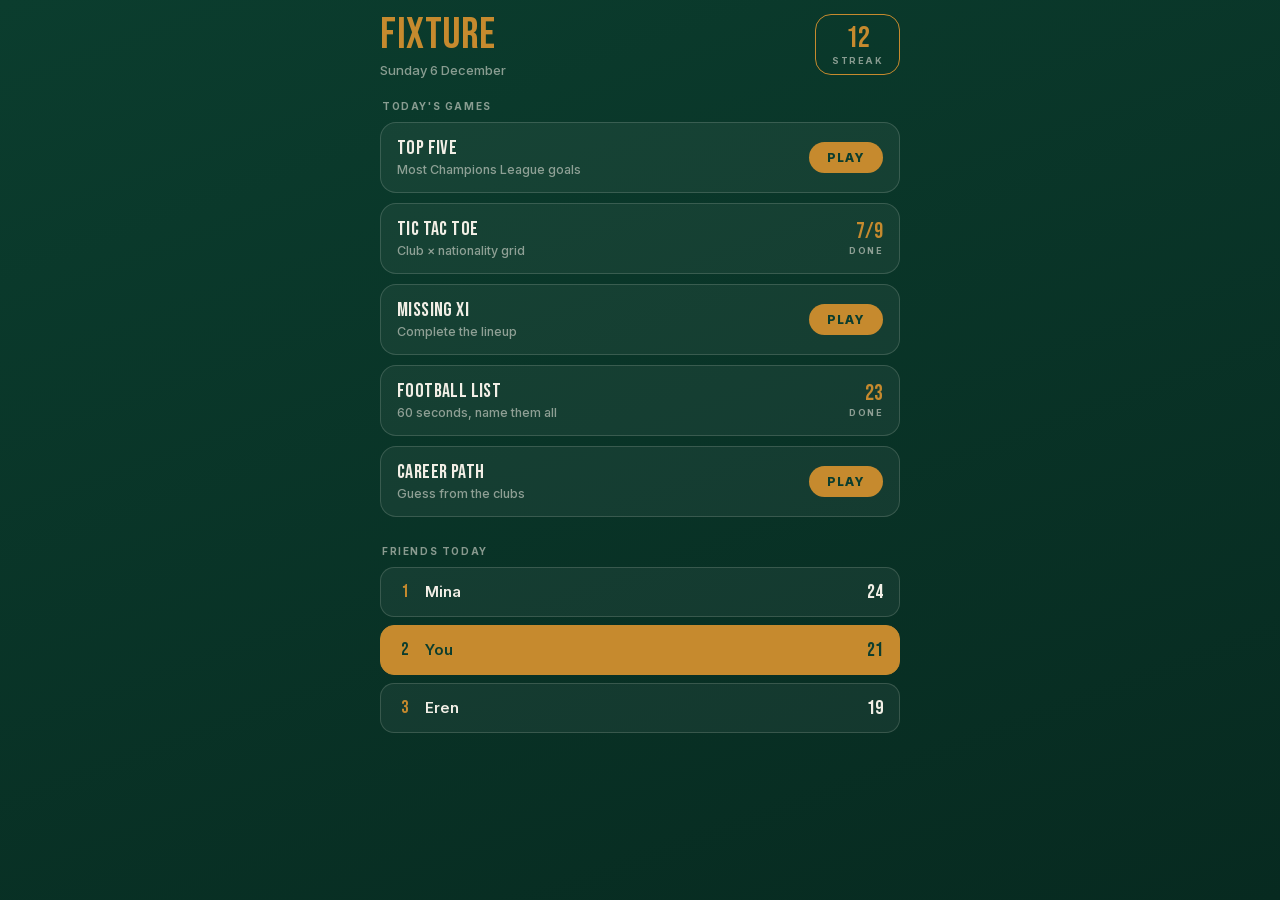
==== commit c724cbc5: "Add Career Path game and unlock it on the Today hub Second playable game: guess the player from thei" ====
--- a/index.html
+++ b/index.html
@@ -317,16 +317,13 @@
         <span class="gc-action status"><span class="status-num">23</span><span class="status-label">Done</span></span>
       </div>
 
-      <div class="game-card locked" data-soon>
+      <a class="game-card" href="career-path.html">
         <div class="gc-text">
           <div class="gc-name">Career Path</div>
           <div class="gc-sub">Guess from the clubs</div>
         </div>
-        <span class="gc-action locked-tag">
-          <svg viewBox="0 0 24 24" width="13" height="13" fill="none" stroke="currentColor" stroke-width="2.4" stroke-linecap="round" stroke-linejoin="round"><rect x="3" y="11" width="18" height="11" rx="2"></rect><path d="M7 11V7a5 5 0 0 1 10 0v4"></path></svg>
-          Locked
-        </span>
-      </div>
+        <span class="gc-action play">Play</span>
+      </a>
     </section>
 
     <section class="friends">
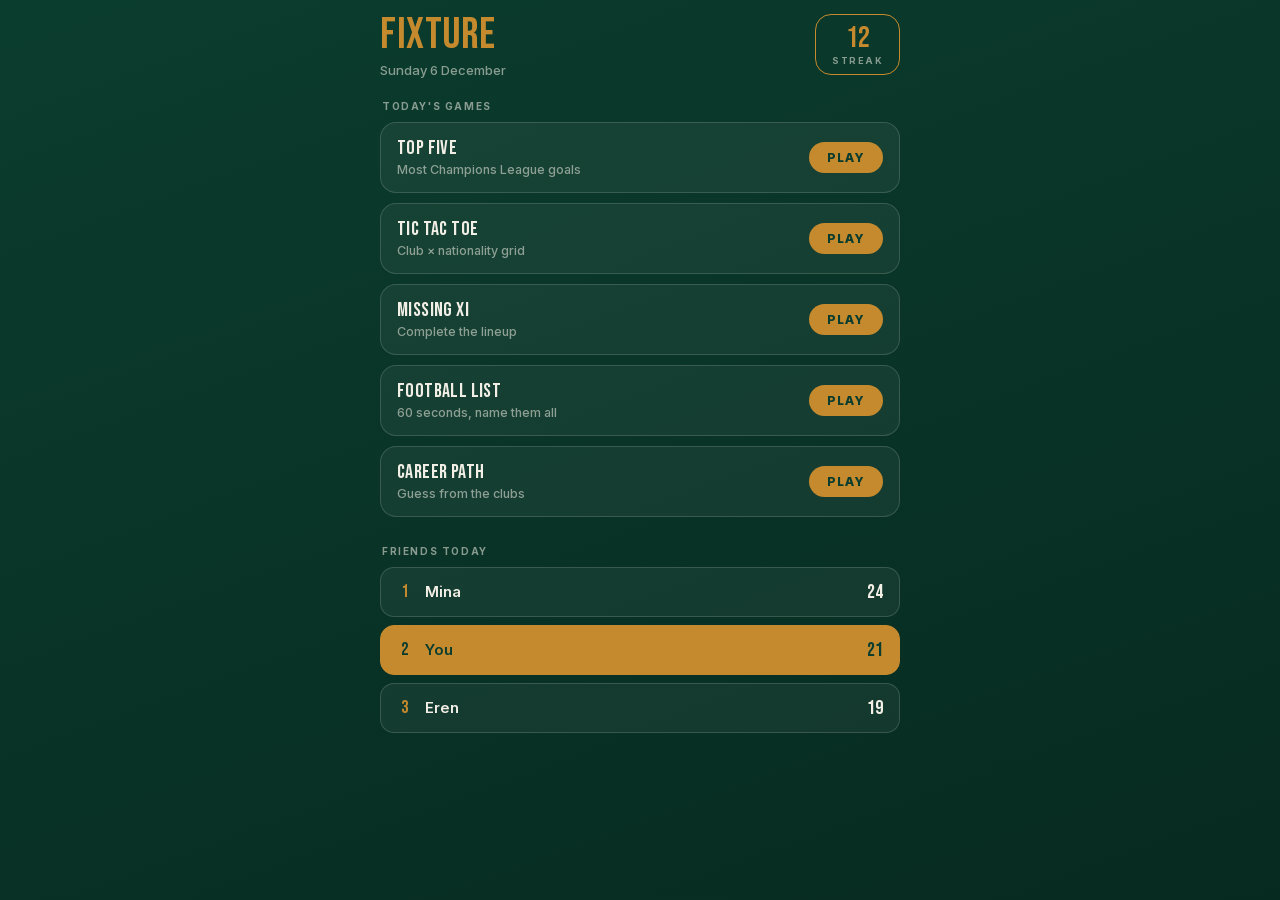
==== commit c3829495: "Add the last three games and unlock every card on the hub Football List: 60-second countdown, answer" ====
--- a/index.html
+++ b/index.html
@@ -284,7 +284,6 @@
     <section class="games">
       <div class="section-label">Today's Games</div>
 
-      <!-- Only Top Five is built; the rest are placeholders matching the design -->
       <a class="game-card" href="top-five.html">
         <div class="gc-text">
           <div class="gc-name">Top Five</div>
@@ -293,29 +292,29 @@
         <span class="gc-action play">Play</span>
       </a>
 
-      <div class="game-card" data-soon>
+      <a class="game-card" href="tic-tac-toe.html">
         <div class="gc-text">
           <div class="gc-name">Tic Tac Toe</div>
           <div class="gc-sub">Club × nationality grid</div>
         </div>
-        <span class="gc-action status"><span class="status-num">7/9</span><span class="status-label">Done</span></span>
-      </div>
-
-      <div class="game-card" data-soon>
+        <span class="gc-action play">Play</span>
+      </a>
+
+      <a class="game-card" href="missing-xi.html">
         <div class="gc-text">
           <div class="gc-name">Missing XI</div>
           <div class="gc-sub">Complete the lineup</div>
         </div>
         <span class="gc-action play">Play</span>
-      </div>
-
-      <div class="game-card" data-soon>
+      </a>
+
+      <a class="game-card" href="football-list.html">
         <div class="gc-text">
           <div class="gc-name">Football List</div>
           <div class="gc-sub">60 seconds, name them all</div>
         </div>
-        <span class="gc-action status"><span class="status-num">23</span><span class="status-label">Done</span></span>
-      </div>
+        <span class="gc-action play">Play</span>
+      </a>
 
       <a class="game-card" href="career-path.html">
         <div class="gc-text">
@@ -345,8 +344,6 @@
       </div>
     </section>
   </main>
-
-  <div class="toast" id="toast">Coming soon</div>
 
   <script>
     // Show today's real date, e.g. "Thursday 16 July"
@@ -356,17 +353,6 @@
       var date = d.toLocaleDateString('en-GB', { day: 'numeric', month: 'long' });
       document.getElementById('date').textContent = day + ' ' + date;
     })();
-
-    // Games that aren't built yet give a gentle nudge instead of a dead tap.
-    var toast = document.getElementById('toast');
-    var toastTimer;
-    document.querySelectorAll('[data-soon]').forEach(function (card) {
-      card.addEventListener('click', function () {
-        toast.classList.add('show');
-        clearTimeout(toastTimer);
-        toastTimer = setTimeout(function () { toast.classList.remove('show'); }, 1400);
-      });
-    });
   </script>
 </body>
 </html>
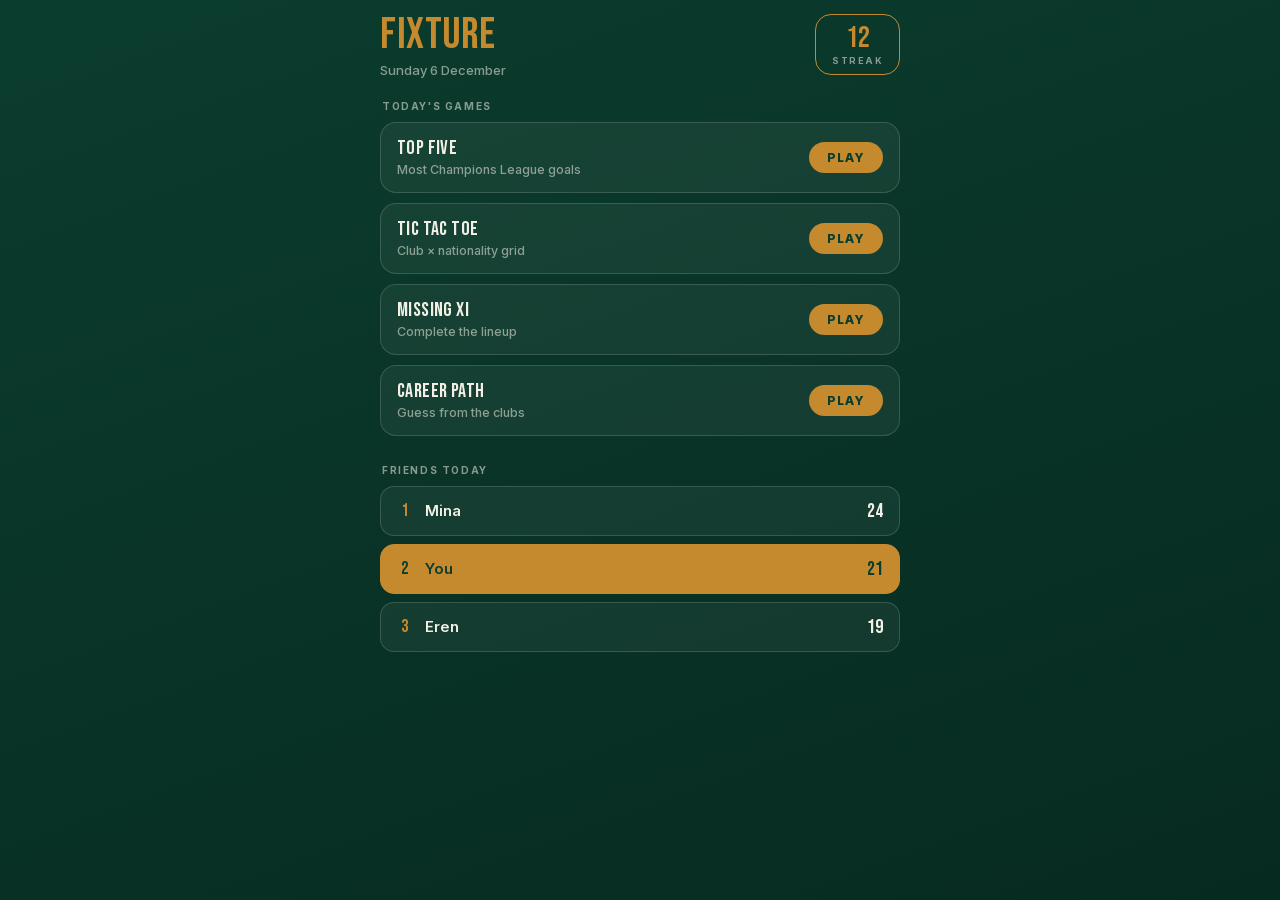
==== commit 97a7777a: "Time-only scoring: same Hint/Reveal system in every game Your time is your score. No points, no pena" ====
--- a/index.html
+++ b/index.html
@@ -304,14 +304,6 @@
         <div class="gc-text">
           <div class="gc-name">Missing XI</div>
           <div class="gc-sub">Complete the lineup</div>
-        </div>
-        <span class="gc-action play">Play</span>
-      </a>
-
-      <a class="game-card" href="football-list.html">
-        <div class="gc-text">
-          <div class="gc-name">Football List</div>
-          <div class="gc-sub">60 seconds, name them all</div>
         </div>
         <span class="gc-action play">Play</span>
       </a>
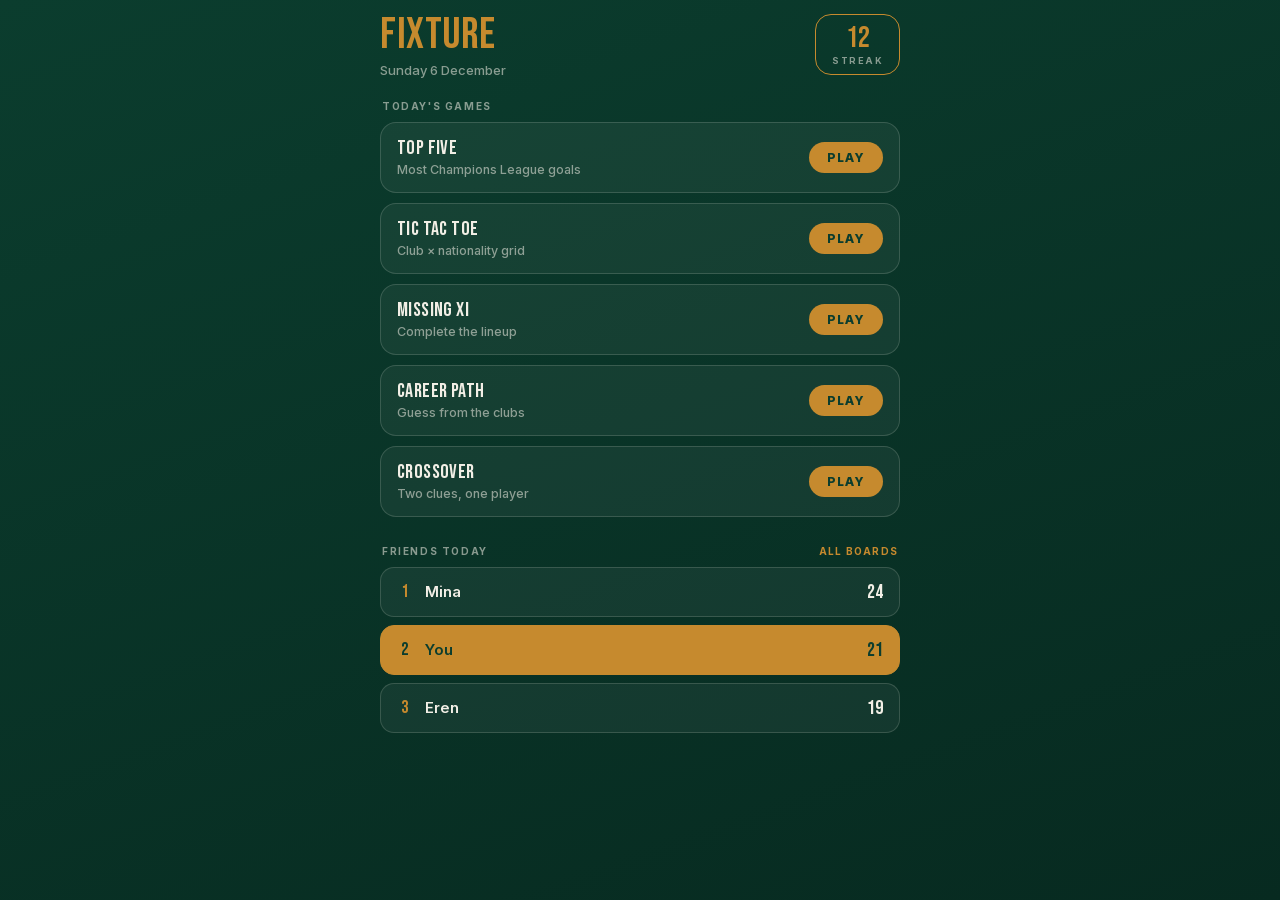
==== commit 2384f0f9: "Add Crossover (game five) and lock the leaderboard design Crossover: two levels in one round. Level " ====
--- a/index.html
+++ b/index.html
@@ -122,6 +122,9 @@
 
     /* ---------- Section labels ---------- */
     .section-label {
+      display: flex;
+      align-items: baseline;
+      justify-content: space-between;
       font-size: 10px;
       font-weight: 700;
       letter-spacing: 1.6px;
@@ -129,6 +132,14 @@
       color: var(--muted);
       margin: 0 2px 10px;
     }
+    /* the link through to the full leaderboards */
+    .see-all {
+      color: var(--gold);
+      text-decoration: none;
+      letter-spacing: 1.2px;
+      -webkit-tap-highlight-color: transparent;
+    }
+    .see-all:active { opacity: 0.6; }
 
     /* ---------- Game cards ---------- */
     .games {
@@ -315,10 +326,21 @@
         </div>
         <span class="gc-action play">Play</span>
       </a>
+
+      <a class="game-card" href="crossover.html">
+        <div class="gc-text">
+          <div class="gc-name">Crossover</div>
+          <div class="gc-sub">Two clues, one player</div>
+        </div>
+        <span class="gc-action play">Play</span>
+      </a>
     </section>
 
     <section class="friends">
-      <div class="section-label">Friends Today</div>
+      <div class="section-label">
+        Friends Today
+        <a class="see-all" href="leaderboard.html">All boards</a>
+      </div>
       <div class="friend-row">
         <span class="friend-rank">1</span>
         <span class="friend-name">Mina</span>
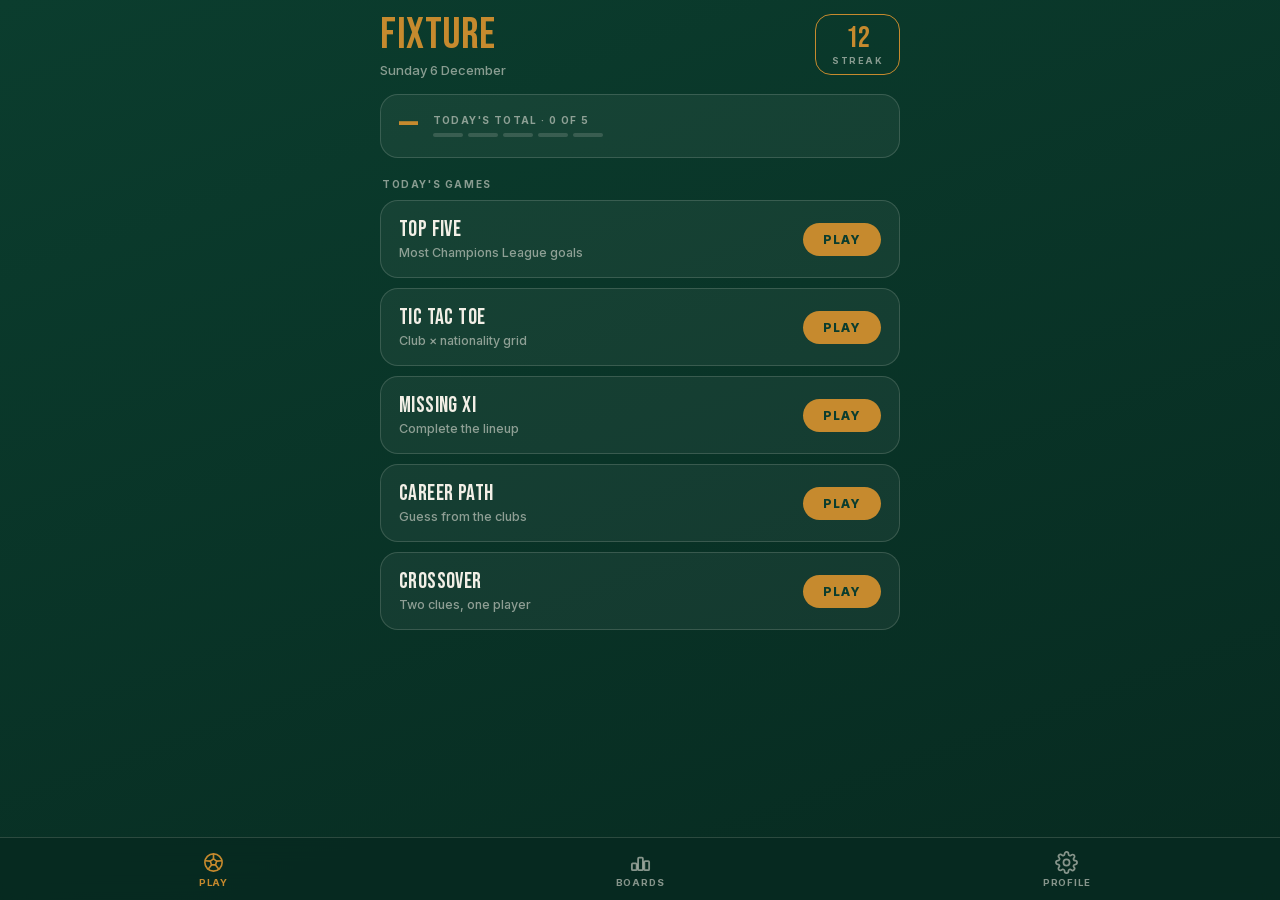
==== commit 515b9c0a: "Tab bar, shared end card, one go per day, four-level Crossover New shared files so all five games an" ====
--- a/index.html
+++ b/index.html
@@ -17,23 +17,9 @@
 
   <!-- Self-hosted brand fonts: Bebas Neue (display) + Inter (body) -->
   <link rel="stylesheet" href="fonts.css" />
+  <!-- Shared tokens, tab bar, end card, leaderboard rows -->
+  <link rel="stylesheet" href="fixture.css" />
   <style>
-    /* ---------- Fixture design system (shared with the games) ---------- */
-    :root {
-      --pitch: #0b3d2e;             /* base */
-      --pitch-dark: #072a20;        /* deeper end of the background gradient */
-      --cream: #f2efe6;             /* all text */
-      --gold: #c68a2e;              /* the single accent */
-      --text-dark: #0b3d2e;         /* text sitting on top of gold or cream */
-
-      --card: rgba(255, 255, 255, 0.05);
-      --card-border: rgba(242, 239, 230, 0.16);
-      --muted: rgba(242, 239, 230, 0.55);
-
-      --display: 'Bebas Neue', 'Arial Narrow', sans-serif;
-      --body: 'Inter', -apple-system, BlinkMacSystemFont, "Segoe UI", Roboto, sans-serif;
-    }
-
     * { box-sizing: border-box; }
 
     /* Lock the page to the screen: no scrolling, no rubber-band bounce. */
@@ -52,7 +38,8 @@
       color: var(--cream);
       display: flex;
       justify-content: center;
-      padding: max(14px, env(safe-area-inset-top)) 16px max(14px, env(safe-area-inset-bottom));
+      /* room for the tab bar at the bottom */
+      padding: max(14px, env(safe-area-inset-top)) 16px calc(var(--tabbar) + env(safe-area-inset-bottom));
       -webkit-user-select: none;
       user-select: none;
       touch-action: manipulation;   /* no double-tap zoom */
@@ -64,10 +51,7 @@
       display: flex;
       flex-direction: column;
       min-height: 0;
-      overflow-y: auto;              /* scroll only if a small screen can't fit it all */
-      -webkit-overflow-scrolling: touch;
-    }
-    .home::-webkit-scrollbar { display: none; }
+    }
 
     /* ---------- Top: brand + date + streak ---------- */
     .home-head {
@@ -76,7 +60,7 @@
       align-items: flex-start;
       justify-content: space-between;
       gap: 12px;
-      margin-bottom: 22px;
+      margin-bottom: 16px;
     }
     .brand {
       font-family: var(--display);
@@ -120,11 +104,48 @@
       color: var(--muted);
     }
 
-    /* ---------- Section labels ---------- */
+    /* ---------- Today's running total ---------- */
+    .today {
+      flex: 0 0 auto;
+      display: flex;
+      align-items: center;
+      gap: 14px;
+      background: var(--card);
+      border: 1px solid var(--card-border);
+      border-radius: 18px;
+      padding: 14px 18px;
+      margin-bottom: 20px;
+    }
+    .today-num {
+      font-family: var(--display);
+      font-weight: 400;
+      font-size: 38px;
+      line-height: 0.9;
+      color: var(--gold);
+      font-variant-numeric: tabular-nums;
+      letter-spacing: 0.5px;
+    }
+    .today-text { flex: 1 1 auto; min-width: 0; }
+    .today-label {
+      font-size: 10px;
+      font-weight: 700;
+      letter-spacing: 1.4px;
+      text-transform: uppercase;
+      color: var(--muted);
+    }
+    .today-progress { display: flex; gap: 5px; margin-top: 7px; }
+    .dot {
+      width: 100%;
+      max-width: 30px;
+      height: 4px;
+      border-radius: 999px;
+      background: rgba(242, 239, 230, 0.16);
+    }
+    .dot.on { background: var(--gold); }
+
+    /* ---------- Section label ---------- */
     .section-label {
-      display: flex;
-      align-items: baseline;
-      justify-content: space-between;
+      flex: 0 0 auto;
       font-size: 10px;
       font-weight: 700;
       letter-spacing: 1.6px;
@@ -132,47 +153,48 @@
       color: var(--muted);
       margin: 0 2px 10px;
     }
-    /* the link through to the full leaderboards */
-    .see-all {
-      color: var(--gold);
-      text-decoration: none;
-      letter-spacing: 1.2px;
-      -webkit-tap-highlight-color: transparent;
-    }
-    .see-all:active { opacity: 0.6; }
 
     /* ---------- Game cards ---------- */
     .games {
-      flex: 0 0 auto;
+      flex: 1 1 auto;
+      min-height: 0;
+      overflow-y: auto;              /* only scrolls on very small screens */
+      -webkit-overflow-scrolling: touch;
       display: flex;
       flex-direction: column;
-    }
+      gap: 10px;
+    }
+    .games::-webkit-scrollbar { display: none; }
+
     .game-card {
+      flex: 0 0 auto;
       display: flex;
       align-items: center;
       gap: 12px;
       background: var(--card);
       border: 1px solid var(--card-border);
-      border-radius: 16px;
-      padding: 15px 16px;
-      margin-bottom: 10px;
+      border-radius: 18px;
+      padding: 17px 18px;
       text-decoration: none;
       color: inherit;
       -webkit-tap-highlight-color: transparent;
+      transition: background 0.18s ease;
     }
     .game-card:active { background: rgba(255, 255, 255, 0.09); }
-    .game-card.locked { opacity: 0.5; }
+    /* a game you've already finished today */
+    .game-card.done { border-color: rgba(198, 138, 46, 0.5); }
+
     .gc-text { flex: 1 1 auto; min-width: 0; }
     .gc-name {
       font-family: var(--display);
       font-weight: 400;
-      font-size: 20px;
+      font-size: 22px;
       line-height: 1.05;
       letter-spacing: 0.4px;
       text-transform: uppercase;
     }
     .gc-sub {
-      margin-top: 3px;
+      margin-top: 4px;
       font-size: 12.5px;
       font-weight: 500;
       color: var(--muted);
@@ -181,102 +203,35 @@
       text-overflow: ellipsis;
     }
 
-    /* right-side actions */
-    .gc-action { flex: 0 0 auto; }
     .play {
+      flex: 0 0 auto;
       background: var(--gold);
       color: var(--text-dark);
       font-weight: 800;
       letter-spacing: 1px;
       font-size: 12px;
       text-transform: uppercase;
-      padding: 8px 18px;
+      padding: 9px 20px;
       border-radius: 999px;
     }
-    .status {
-      text-align: right;
-      line-height: 1;
-    }
-    .status-num {
+    /* once played, the pill is replaced by your time */
+    .result { flex: 0 0 auto; text-align: right; line-height: 1; }
+    .result-time {
       font-family: var(--display);
       font-weight: 400;
+      font-size: 26px;
       color: var(--gold);
-      font-size: 22px;
-    }
-    .status-label {
+      font-variant-numeric: tabular-nums;
+    }
+    .result-label {
       display: block;
-      margin-top: 3px;
+      margin-top: 4px;
       font-size: 9px;
       font-weight: 700;
-      letter-spacing: 1.4px;
-      text-transform: uppercase;
-      color: var(--muted);
-    }
-    .locked-tag {
-      display: flex;
-      align-items: center;
-      gap: 5px;
-      font-size: 10px;
-      font-weight: 700;
-      letter-spacing: 1.4px;
-      text-transform: uppercase;
-      color: var(--muted);
-    }
-
-    /* ---------- Friends today ---------- */
-    .friends { flex: 0 0 auto; margin-top: 18px; }
-    .friend-row {
-      display: flex;
-      align-items: center;
-      gap: 14px;
-      background: var(--card);
-      border: 1px solid var(--card-border);
-      border-radius: 14px;
-      padding: 12px 16px;
-      margin-bottom: 8px;
-    }
-    .friend-row:last-child { margin-bottom: 0; }
-    .friend-rank {
-      font-family: var(--display);
-      font-weight: 400;
-      color: var(--gold);
-      font-size: 18px;
-      width: 14px;
-      text-align: center;
-    }
-    .friend-name { flex: 1 1 auto; font-weight: 600; font-size: 15px; }
-    .friend-score {
-      font-family: var(--display);
-      font-weight: 400;
-      font-size: 20px;
-    }
-    /* the player's own row is filled gold */
-    .friend-row.you {
-      background: var(--gold);
-      border-color: var(--gold);
-      color: var(--text-dark);
-    }
-    .friend-row.you .friend-rank,
-    .friend-row.you .friend-score { color: var(--text-dark); }
-
-    /* ---------- "Coming soon" toast ---------- */
-    .toast {
-      position: fixed;
-      left: 50%;
-      bottom: calc(env(safe-area-inset-bottom) + 28px);
-      transform: translateX(-50%) translateY(20px);
-      background: var(--cream);
-      color: var(--text-dark);
-      font-weight: 700;
-      font-size: 13px;
-      padding: 11px 20px;
-      border-radius: 999px;
-      opacity: 0;
-      pointer-events: none;
-      transition: opacity 0.2s ease, transform 0.2s ease;
-      z-index: 20;
-    }
-    .toast.show { opacity: 1; transform: translateX(-50%) translateY(0); }
+      letter-spacing: 1.3px;
+      text-transform: uppercase;
+      color: var(--muted);
+    }
   </style>
 </head>
 <body>
@@ -292,81 +247,72 @@
       </div>
     </header>
 
-    <section class="games">
-      <div class="section-label">Today's Games</div>
-
-      <a class="game-card" href="top-five.html">
-        <div class="gc-text">
-          <div class="gc-name">Top Five</div>
-          <div class="gc-sub">Most Champions League goals</div>
-        </div>
-        <span class="gc-action play">Play</span>
-      </a>
-
-      <a class="game-card" href="tic-tac-toe.html">
-        <div class="gc-text">
-          <div class="gc-name">Tic Tac Toe</div>
-          <div class="gc-sub">Club × nationality grid</div>
-        </div>
-        <span class="gc-action play">Play</span>
-      </a>
-
-      <a class="game-card" href="missing-xi.html">
-        <div class="gc-text">
-          <div class="gc-name">Missing XI</div>
-          <div class="gc-sub">Complete the lineup</div>
-        </div>
-        <span class="gc-action play">Play</span>
-      </a>
-
-      <a class="game-card" href="career-path.html">
-        <div class="gc-text">
-          <div class="gc-name">Career Path</div>
-          <div class="gc-sub">Guess from the clubs</div>
-        </div>
-        <span class="gc-action play">Play</span>
-      </a>
-
-      <a class="game-card" href="crossover.html">
-        <div class="gc-text">
-          <div class="gc-name">Crossover</div>
-          <div class="gc-sub">Two clues, one player</div>
-        </div>
-        <span class="gc-action play">Play</span>
-      </a>
-    </section>
-
-    <section class="friends">
-      <div class="section-label">
-        Friends Today
-        <a class="see-all" href="leaderboard.html">All boards</a>
+    <div class="today">
+      <span class="today-num" id="todayTotal">—</span>
+      <div class="today-text">
+        <div class="today-label" id="todayLabel">Today's total</div>
+        <div class="today-progress" id="todayProgress"></div>
       </div>
-      <div class="friend-row">
-        <span class="friend-rank">1</span>
-        <span class="friend-name">Mina</span>
-        <span class="friend-score">24</span>
-      </div>
-      <div class="friend-row you">
-        <span class="friend-rank">2</span>
-        <span class="friend-name">You</span>
-        <span class="friend-score">21</span>
-      </div>
-      <div class="friend-row">
-        <span class="friend-rank">3</span>
-        <span class="friend-name">Eren</span>
-        <span class="friend-score">19</span>
-      </div>
-    </section>
+    </div>
+
+    <div class="section-label">Today's Games</div>
+    <section class="games" id="games"></section>
   </main>
 
+  <script src="fixture.js"></script>
   <script>
-    // Show today's real date, e.g. "Thursday 16 July"
+    // Show today's real date, e.g. "Tuesday 28 July"
     (function () {
       var d = new Date();
       var day = d.toLocaleDateString('en-GB', { weekday: 'long' });
       var date = d.toLocaleDateString('en-GB', { day: 'numeric', month: 'long' });
       document.getElementById('date').textContent = day + ' ' + date;
     })();
+
+    // Build the game list. A game you've finished shows your time instead
+    // of a Play button — tapping it reopens that game's end card.
+    (function () {
+      var results = Fixture.getResults();
+      var gamesEl = document.getElementById('games');
+      var playedCount = 0;
+      var total = 0;
+
+      Fixture.GAMES.forEach(function (game) {
+        var done = results[game.id];
+        if (done) { playedCount++; total += done.seconds; }
+
+        var card = document.createElement('a');
+        card.className = 'game-card' + (done ? ' done' : '');
+        card.href = game.file;
+        card.innerHTML =
+          '<div class="gc-text">' +
+            '<div class="gc-name">' + game.name + '</div>' +
+            '<div class="gc-sub">' + game.sub + '</div>' +
+          '</div>' +
+          (done
+            ? '<span class="result"><span class="result-time">' + Fixture.formatTime(done.seconds) +
+              '</span><span class="result-label">Done</span></span>'
+            : '<span class="play">Play</span>');
+        gamesEl.appendChild(card);
+      });
+
+      // The running total across whatever you've played so far
+      document.getElementById('todayTotal').textContent =
+        playedCount ? Fixture.formatTime(total) : '—';
+      document.getElementById('todayLabel').textContent =
+        playedCount === Fixture.GAMES.length
+          ? "Today's total — all done"
+          : "Today's total · " + playedCount + " of " + Fixture.GAMES.length;
+
+      var prog = document.getElementById('todayProgress');
+      Fixture.GAMES.forEach(function (game) {
+        var dot = document.createElement('span');
+        dot.className = 'dot' + (results[game.id] ? ' on' : '');
+        prog.appendChild(dot);
+      });
+    })();
+
+    Fixture.renderTabBar('play');
   </script>
 </body>
 </html>
--- a/fixture.css
+++ b/fixture.css
@@ -0,0 +1,285 @@
+/* =========================================================
+   Fixture — shared styles
+   Design tokens plus the three things every screen shares:
+   the bottom tab bar, the end card, and leaderboard rows.
+   Page-specific layout still lives in each page's own <style>.
+   ========================================================= */
+
+:root {
+  --pitch: #0b3d2e;             /* base */
+  --pitch-dark: #072a20;        /* deeper end of the background gradient */
+  --cream: #f2efe6;             /* all text */
+  --gold: #c68a2e;              /* the single accent */
+  --text-dark: #0b3d2e;         /* text sitting on top of gold or cream */
+
+  --card: rgba(255, 255, 255, 0.05);
+  --card-border: rgba(242, 239, 230, 0.16);
+  --muted: rgba(242, 239, 230, 0.55);
+
+  --display: 'Bebas Neue', 'Arial Narrow', sans-serif;
+  --body: 'Inter', -apple-system, BlinkMacSystemFont, "Segoe UI", Roboto, sans-serif;
+
+  /* how tall the bottom tab bar is, so screens can leave room for it */
+  --tabbar: 62px;
+}
+
+/* =========================================================
+   Bottom tab bar — Play / Leaderboards / Profile
+   ========================================================= */
+.fx-tabbar {
+  position: fixed;
+  left: 0;
+  right: 0;
+  bottom: 0;
+  z-index: 400;
+  display: flex;
+  background: rgba(7, 42, 32, 0.94);
+  backdrop-filter: blur(12px);
+  border-top: 1px solid var(--card-border);
+  padding-bottom: env(safe-area-inset-bottom);
+}
+.fx-tab {
+  flex: 1;
+  height: var(--tabbar);
+  display: flex;
+  flex-direction: column;
+  align-items: center;
+  justify-content: center;
+  gap: 3px;
+  color: var(--muted);
+  text-decoration: none;
+  -webkit-tap-highlight-color: transparent;
+  transition: color 0.18s ease;
+}
+.fx-tab:active { opacity: 0.6; }
+.fx-tab.on { color: var(--gold); }
+.fx-tab span {
+  font-family: var(--body);
+  font-size: 9.5px;
+  font-weight: 700;
+  letter-spacing: 0.8px;
+  text-transform: uppercase;
+}
+
+/* =========================================================
+   End card — the full-screen result + leaderboard every
+   game finishes on. Opaque, so it hides the board behind it.
+   ========================================================= */
+.fx-endcard {
+  display: none;
+  position: fixed;
+  inset: 0;
+  z-index: 1000;
+  background: linear-gradient(160deg, var(--pitch), var(--pitch-dark));
+  overflow-y: auto;
+  -webkit-overflow-scrolling: touch;
+  padding: max(16px, env(safe-area-inset-top)) 16px max(16px, env(safe-area-inset-bottom));
+}
+.fx-endcard.show { display: block; }
+.fx-endcard::-webkit-scrollbar { display: none; }
+
+.fx-end-inner {
+  width: 100%;
+  max-width: 520px;
+  margin: 0 auto;
+  min-height: 100%;
+  display: flex;
+  flex-direction: column;
+}
+
+.fx-end-head {
+  flex: 0 0 auto;
+  display: flex;
+  align-items: center;
+  gap: 10px;
+  margin-bottom: 20px;
+}
+.fx-end-badge {
+  background: var(--gold);
+  color: var(--text-dark);
+  font-family: var(--body);
+  font-weight: 800;
+  letter-spacing: 1.2px;
+  padding: 4px 12px;
+  border-radius: 999px;
+  font-size: 11px;
+  text-transform: uppercase;
+}
+.fx-end-puzzle {
+  margin-left: auto;
+  font-size: 10px;
+  font-weight: 700;
+  letter-spacing: 1.3px;
+  text-transform: uppercase;
+  color: var(--muted);
+}
+
+/* the big time at the top */
+.fx-end-hero {
+  flex: 0 0 auto;
+  text-align: center;
+  padding: 6px 0 22px;
+}
+.fx-end-title {
+  font-family: var(--display);
+  font-weight: 400;
+  font-size: 30px;
+  letter-spacing: 0.5px;
+  text-transform: uppercase;
+  margin: 0 0 6px;
+  color: var(--cream);
+}
+.fx-end-time {
+  display: block;
+  font-family: var(--display);
+  font-weight: 400;
+  font-size: 76px;
+  line-height: 0.9;
+  letter-spacing: 1px;
+  color: var(--gold);
+  font-variant-numeric: tabular-nums;
+}
+.fx-end-sub {
+  display: block;
+  margin-top: 8px;
+  font-size: 11px;
+  font-weight: 700;
+  letter-spacing: 1.4px;
+  text-transform: uppercase;
+  color: var(--muted);
+}
+
+.fx-lb-title {
+  flex: 0 0 auto;
+  font-size: 10px;
+  font-weight: 700;
+  letter-spacing: 1.6px;
+  text-transform: uppercase;
+  color: var(--muted);
+  margin: 0 2px 10px;
+}
+
+/* =========================================================
+   Leaderboard rows — used on the end card and the boards tab
+   ========================================================= */
+.fx-lb { list-style: none; margin: 0; padding: 0; }
+.fx-lb li {
+  display: flex;
+  align-items: center;
+  gap: 11px;
+  background: var(--card);
+  border: 1px solid var(--card-border);
+  border-radius: 14px;
+  padding: 11px 13px;
+  margin-bottom: 8px;
+}
+.fx-lb li:last-child { margin-bottom: 0; }
+
+.fx-rank {
+  flex: 0 0 24px;
+  font-family: var(--display);
+  font-weight: 400;
+  font-size: 19px;
+  line-height: 1;
+  color: var(--muted);
+  text-align: center;
+}
+.fx-lb li.podium .fx-rank { color: var(--gold); font-size: 22px; }
+
+/* a coloured circle with the player's initial, in place of a photo */
+.fx-avatar {
+  flex: 0 0 34px;
+  height: 34px;
+  border-radius: 50%;
+  display: flex;
+  align-items: center;
+  justify-content: center;
+  font-family: var(--display);
+  font-weight: 400;
+  font-size: 17px;
+  line-height: 1;
+  padding-top: 2px;
+  color: var(--text-dark);
+}
+
+.fx-who { flex: 1 1 auto; min-width: 0; }
+.fx-name {
+  font-size: 14.5px;
+  font-weight: 700;
+  white-space: nowrap;
+  overflow: hidden;
+  text-overflow: ellipsis;
+}
+/* the little "No hints!" chip under a name */
+.fx-chip {
+  display: inline-block;
+  margin-top: 4px;
+  font-size: 9.5px;
+  font-weight: 700;
+  letter-spacing: 0.6px;
+  padding: 3px 8px;
+  border-radius: 999px;
+  background: rgba(242, 239, 230, 0.1);
+  color: var(--muted);
+}
+.fx-time {
+  flex: 0 0 auto;
+  font-family: var(--display);
+  font-weight: 400;
+  font-size: 23px;
+  line-height: 1;
+  letter-spacing: 0.5px;
+  font-variant-numeric: tabular-nums;
+}
+
+/* your own row is filled gold everywhere in the app */
+.fx-lb li.you {
+  background: var(--gold);
+  border-color: var(--gold);
+  color: var(--text-dark);
+}
+.fx-lb li.you .fx-rank { color: var(--text-dark); }
+.fx-lb li.you .fx-chip { background: rgba(11, 61, 46, 0.16); color: rgba(11, 61, 46, 0.8); }
+.fx-lb li.you .fx-avatar { background: rgba(11, 61, 46, 0.2) !important; color: var(--cream); }
+
+/* =========================================================
+   Buttons
+   ========================================================= */
+.fx-actions {
+  flex: 0 0 auto;
+  margin-top: auto;
+  padding-top: 22px;
+  display: flex;
+  flex-direction: column;
+  gap: 9px;
+}
+.fx-btn {
+  display: flex;
+  align-items: center;
+  justify-content: center;
+  gap: 8px;
+  border-radius: 14px;
+  padding: 15px 16px;
+  font-family: var(--body);
+  font-size: 14.5px;
+  font-weight: 800;
+  letter-spacing: 0.6px;
+  text-decoration: none;
+  border: 1.5px solid var(--gold);
+  color: var(--gold);
+  background: none;
+  cursor: pointer;
+  -webkit-tap-highlight-color: transparent;
+}
+.fx-btn.primary { background: var(--gold); color: var(--text-dark); }
+.fx-btn:active { opacity: 0.75; }
+
+/* a line explaining you've already played today */
+.fx-locked {
+  flex: 0 0 auto;
+  text-align: center;
+  font-size: 12px;
+  font-weight: 600;
+  color: var(--muted);
+  padding: 14px 10px 0;
+}
